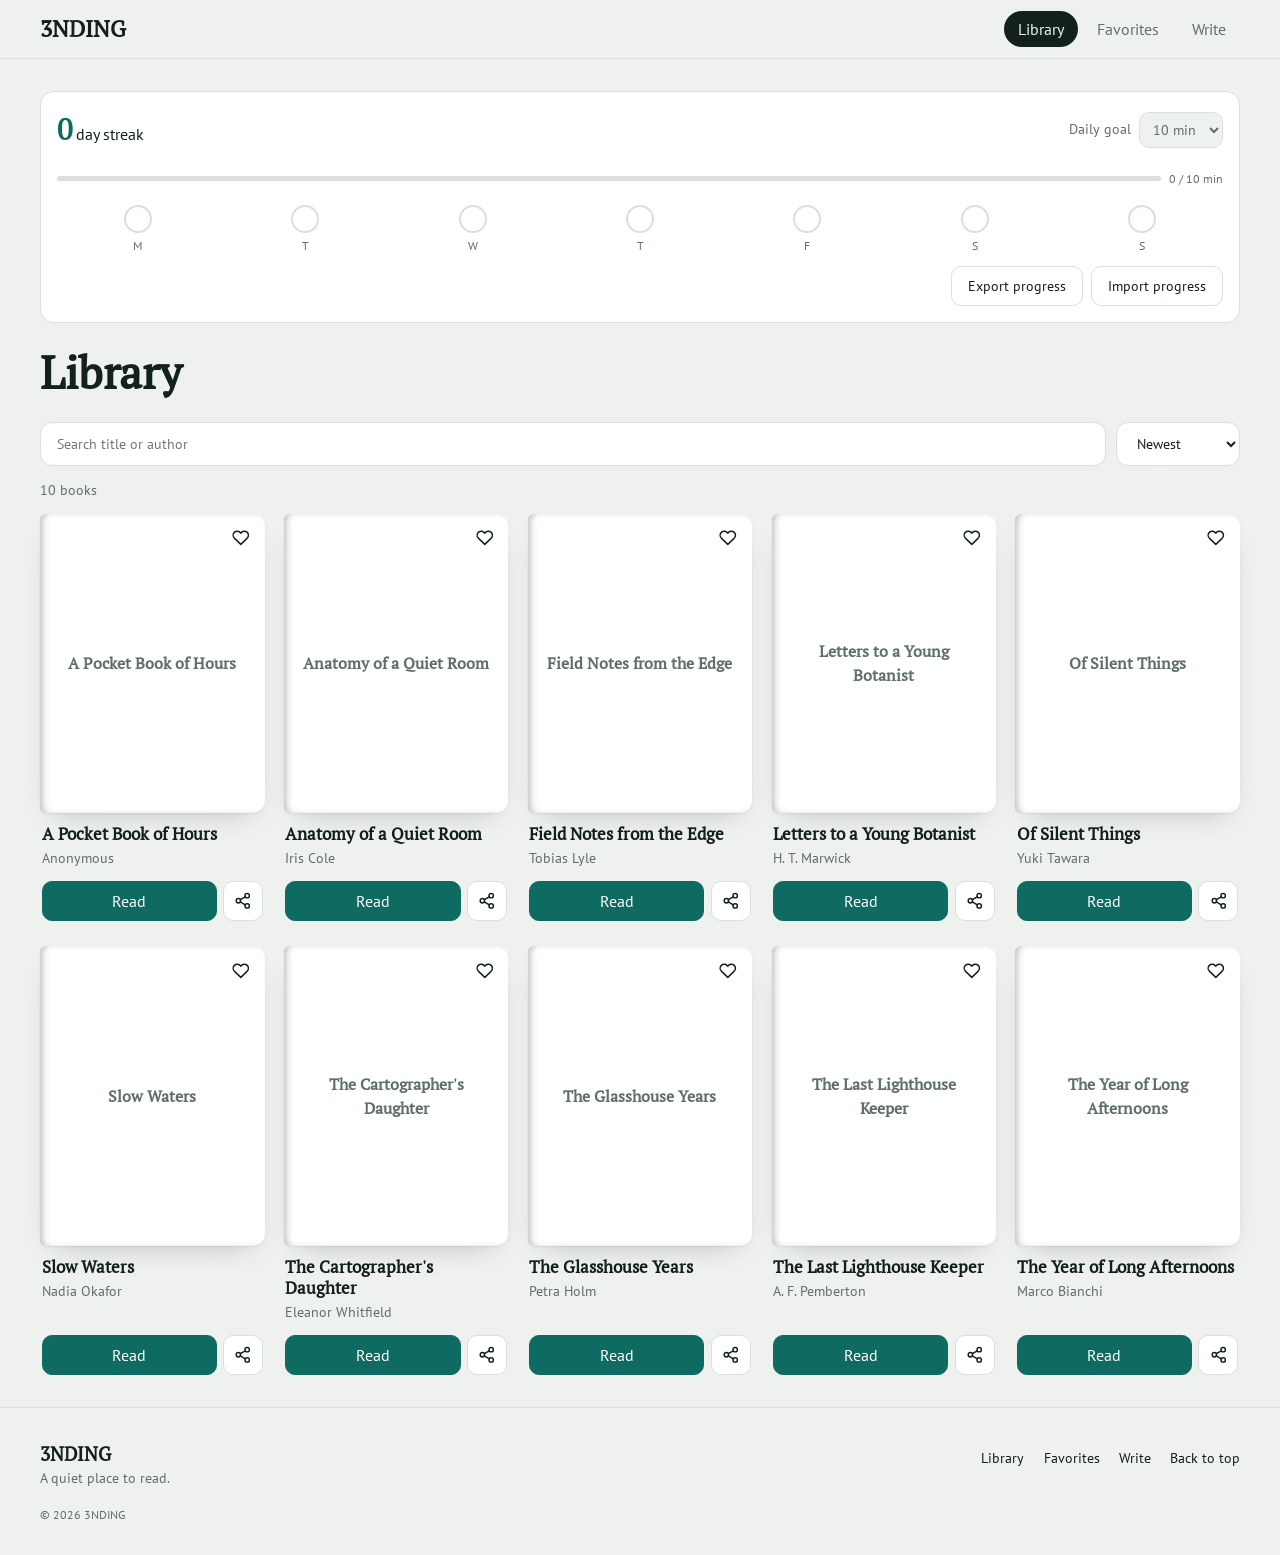
==== index.html @ 17c0cea6 "Some fixes" ====
<!doctype html>
<html lang="en">
  <head>
    <meta charset="utf-8" />
    <meta name="viewport" content="width=device-width,initial-scale=1" />
    <meta name="robots" content="index,follow" />
    <title>3NDING – Library</title>
    <link rel="apple-touch-icon" sizes="180x180" href="apple-touch-icon.png" />
    <link rel="icon" type="image/png" sizes="32x32" href="favicon-32x32.png" />
    <link rel="icon" type="image/png" sizes="16x16" href="favicon-16x16.png" />
    <link rel="modulepreload" href="js/home.js" />
    <link rel="modulepreload" href="js/app.js" />
    <link rel="modulepreload" href="js/dashboard.js" />
    <link rel="modulepreload" href="js/stats.js" />
    <link rel="modulepreload" href="js/data.js" />

    <link
      rel="preload"
      href="fonts/sans.woff2"
      as="font"
      type="font/woff2"
      crossorigin
    />
    <link
      rel="preload"
      href="fonts/serif.woff2"
      as="font"
      type="font/woff2"
      crossorigin
    />
    <link rel="stylesheet" href="css/styles.css" />
    <noscript
      ><style>
        .sk,
        .stats:empty {
          display: none;
        }
      </style></noscript
    >
  </head>
  <body id="top">
    <header class="top">
      <div class="wrap">
        <a class="brand" href="index.html">3NDING</a>
        <nav aria-label="Main">
          <a href="index.html" aria-current="page">Library</a
          ><a href="favorites.html">Favorites</a><a href="create.html">Write</a>
        </nav>
      </div>
    </header>
    <main class="wrap">
      <section
        class="stats"
        id="stats"
        aria-label="Reading goal and backup"
      ></section>
      <noscript
        ><p class="muted">The library needs JavaScript to load.</p></noscript
      >
      <section id="recent" hidden>
        <h2>Continue reading</h2>
        <div class="recent-grid" id="recentList"></div>
        <div class="more">
          <button
            class="btn"
            id="recentMore"
            aria-expanded="false"
            aria-controls="recentList"
            hidden
          >
            Show all
          </button>
        </div>
      </section>
      <section>
        <h1>Library</h1>
        <div class="tools">
          <input
            id="q"
            type="search"
            placeholder="Search title or author"
            aria-label="Search books"
          />
          <select id="sort" aria-label="Sort books">
            <option value="new">Newest</option>
            <option value="old">Oldest</option>
            <option value="ta">Title A–Z</option>
            <option value="tz">Title Z–A</option>
            <option value="aa">Author A–Z</option>
            <option value="az">Author Z–A</option>
          </select>
        </div>
        <p class="count" id="count" aria-live="polite">Loading library…</p>
        <div class="grid" id="grid" aria-busy="true">
          <div class="card sk" aria-hidden="true">
            <div class="cover"></div>
            <i></i><i></i>
          </div>
          <div class="card sk" aria-hidden="true">
            <div class="cover"></div>
            <i></i><i></i>
          </div>
          <div class="card sk" aria-hidden="true">
            <div class="cover"></div>
            <i></i><i></i>
          </div>
          <div class="card sk" aria-hidden="true">
            <div class="cover"></div>
            <i></i><i></i>
          </div>
          <div class="card sk" aria-hidden="true">
            <div class="cover"></div>
            <i></i><i></i>
          </div>
          <div class="card sk" aria-hidden="true">
            <div class="cover"></div>
            <i></i><i></i>
          </div>
          <div class="card sk" aria-hidden="true">
            <div class="cover"></div>
            <i></i><i></i>
          </div>
          <div class="card sk" aria-hidden="true">
            <div class="cover"></div>
            <i></i><i></i>
          </div>
          <div class="card sk" aria-hidden="true">
            <div class="cover"></div>
            <i></i><i></i>
          </div>
          <div class="card sk" aria-hidden="true">
            <div class="cover"></div>
            <i></i><i></i>
          </div>
          <div class="card sk" aria-hidden="true">
            <div class="cover"></div>
            <i></i><i></i>
          </div>
          <div class="card sk" aria-hidden="true">
            <div class="cover"></div>
            <i></i><i></i>
          </div>
        </div>
        <nav class="pager" id="pager" aria-label="Pagination"></nav>
      </section>
    </main>
    <footer class="foot">
      <div class="wrap">
        <div>
          <a class="brand" href="index.html">3NDING</a>
          <p>A quiet place to read.</p>
        </div>
        <nav aria-label="Footer">
          <a href="index.html">Library</a><a href="favorites.html">Favorites</a
          ><a href="create.html">Write</a><a href="#top">Back to top</a>
        </nav>
        <small>© <span id="year">2026</span> 3NDING</small>
      </div>
    </footer>
    <div class="toast" id="toast" role="status"></div>
    <script type="module" src="js/home.js"></script>
  </body>
</html>
---- css/styles.css ----
@font-face {
  font-family: "For Sans";
  src: url(../fonts/sans.woff2) format("woff2");
  font-display: swap;
}
@font-face {
  font-family: "For Serif";
  src: url(../fonts/serif.woff2) format("woff2");
  font-display: swap;
}
@font-face {
  font-family: "For Mono";
  src: url(../fonts/mono.woff2) format("woff2");
  font-display: swap;
}
:root {
  color-scheme: light;
  --bg: #eef1ee;
  --surface: #fff;
  --text: #12201e;
  --muted: #5f6f6c;
  --line: #d9e0dc;
  --accent: #0f6b61;
  --accent-secondary: #b7791f;
  --danger: #c0392b;
  --on-accent: #fff;
  --shadow: 0 1px 2px #0001, 0 12px 28px -16px #0004;
  --sk: color-mix(in srgb, var(--text) 11%, var(--bg));
  --sk-hi: color-mix(in srgb, var(--text) 19%, var(--bg));
  --ui: "For Sans", system-ui, sans-serif;
  --serif: "For Serif", Georgia, serif;
  --font: var(--serif);
  --size: 19px;
  --align: left;
}
html[data-theme="paper"] {
  --bg: #fbfbf8;
  --surface: #f0f0ea;
  --text: #222;
  --muted: #6b6b66;
  --line: #dedcd4;
  --accent: #0f6b61;
  --on-accent: #fff;
}
html[data-theme="sepia"] {
  --bg: #f3e9d2;
  --surface: #eadcc0;
  --text: #4a3a28;
  --muted: #7d6a52;
  --line: #d8c7a5;
  --accent: #8a5a1f;
  --on-accent: #fff;
}
html[data-theme="dark"] {
  color-scheme: dark;
  --bg: #1c2220;
  --surface: #262e2c;
  --text: #d4dbd9;
  --muted: #8d9a97;
  --line: #364240;
  --accent: #5fd3c0;
  --accent-secondary: #e5b454;
  --on-accent: #06201b;
}
html[data-theme="oled"] {
  color-scheme: dark;
  --bg: #000;
  --surface: #111;
  --text: #bfc7c5;
  --muted: #7a8683;
  --line: #222;
  --accent: #5fd3c0;
  --on-accent: #000;
}
* {
  box-sizing: border-box;
  margin: 0;
}
html {
  -webkit-text-size-adjust: 100%;
}
body {
  font-family: var(--ui);
  background: var(--bg);
  color: var(--text);
  line-height: 1.5;
  overflow-x: hidden;
  display: flex;
  flex-direction: column;
  -webkit-tap-highlight-color: transparent;
}
main {
  flex: 1;
}
a {
  color: inherit;
  text-decoration: none;
}
img {
  display: block;
  max-width: 100%;
}
button,
select,
input {
  font: inherit;
  color: inherit;
  touch-action: manipulation;
}
:focus-visible {
  outline: 2px solid var(--accent);
  outline-offset: 2px;
}
.wrap {
  width: min(1200px, 100% - 2rem);
  margin-inline: auto;
}
.ico {
  width: 1.1em;
  height: 1.1em;
  flex: none;
}
h1,
h2 {
  font-family: var(--serif);
  font-weight: 600;
  letter-spacing: -0.01em;
}
h1 {
  font-size: clamp(1.9rem, 5vw, 2.8rem);
  margin: 1rem 0 1rem;
  scroll-margin-top: 70px;
}
h2 {
  font-size: 1.4rem;
  margin: 2rem 0 0.75rem;
}
.muted {
  color: var(--muted);
}
.top {
  position: sticky;
  top: 0;
  z-index: 10;
  background: color-mix(in srgb, var(--bg) 88%, transparent);
  backdrop-filter: blur(12px);
  border-bottom: 1px solid var(--line);
}
.top .wrap {
  display: flex;
  align-items: center;
  justify-content: space-between;
  gap: 1rem;
  height: 58px;
}
.brand {
  font-family: var(--serif);
  font-size: 1.45rem;
  font-weight: 700;
}
nav:not(.pager) {
  display: flex;
  gap: 0.25rem;
}
nav:not(.pager) a {
  padding: 0.4rem 0.9rem;
  border-radius: 99px;
  color: var(--muted);
  font-weight: 500;
}
nav a[aria-current] {
  background: var(--text);
  color: var(--bg);
}
.tools {
  display: flex;
  gap: 0.6rem;
}
.tools input,
.tools select {
  height: 44px;
  padding: 0 1rem;
  border: 1px solid var(--line);
  border-radius: 12px;
  background: var(--surface);
  font-size: 0.85rem;
}
.tools input {
  flex: 1 1 0;
  min-width: 0;
}
.tools select {
  flex: none;
  max-width: 45%;
}
.count {
  color: var(--muted);
  margin: 0.8rem 0;
  font-size: 0.9rem;
}
.grid {
  display: grid;
  grid-template-columns: repeat(auto-fill, minmax(min(100%, 150px), 1fr));
  gap: 1.4rem 1rem;
}
.card {
  display: flex;
  flex-direction: column;
  min-width: 0;
}
.cover {
  display: block;
  position: relative;
  aspect-ratio: 3/4;
  border-radius: 6px 12px 12px 6px;
  overflow: hidden;
  background: var(--surface);
  box-shadow:
    var(--shadow),
    inset 5px 0 8px -4px #0005;
  transition: transform 0.2s;
}
.cover:hover {
  transform: translateY(-4px);
}
.cover img {
  position: relative;
  width: 100%;
  height: 100%;
  object-fit: cover;
}
.cover .ph {
  position: absolute;
  inset: 0;
  display: grid;
  place-items: center;
  padding: 1rem;
  text-align: center;
  font-family: var(--serif);
  font-weight: 600;
  color: var(--muted);
}
.cover.nocover img {
  display: none;
}
.cover.loaded .ph {
  display: none;
}
.badge {
  position: absolute;
  top: 0.5rem;
  left: 0.5rem;
  background: var(--accent);
  color: var(--on-accent);
  font-size: 0.75rem;
  font-weight: 600;
  padding: 0.15rem 0.6rem;
  border-radius: 99px;
}
.meta {
  padding: 0.7rem 0.1rem 0;
  display: flex;
  flex-direction: column;
  gap: 0.15rem;
  flex: 1;
}
.t {
  font-family: var(--serif);
  font-size: 1.05rem;
  font-weight: 600;
  line-height: 1.25;
  display: -webkit-box;
  -webkit-line-clamp: 2;
  line-clamp: 2;
  -webkit-box-orient: vertical;
  overflow: hidden;
}
.a {
  color: var(--muted);
  font-size: 0.88rem;
  white-space: nowrap;
  overflow: hidden;
  text-overflow: ellipsis;
}
.prog {
  display: flex;
  align-items: center;
  gap: 0.5rem;
  font-size: 0.78rem;
  color: var(--muted);
  margin: 0.4rem 0;
}
.prog b {
  flex: 1;
  height: 5px;
  background: var(--line);
  border-radius: 9px;
  overflow: hidden;
}
.prog i {
  display: block;
  height: 100%;
  background: var(--accent);
  border-radius: 9px;
}
.acts {
  display: flex;
  flex-wrap: wrap;
  gap: 0.4rem;
  margin-top: auto;
  padding-top: 0.6rem;
}
.acts .icon-btn {
  flex: 1 1 0;
  min-width: 40px;
}
.btn,
.icon-btn {
  display: inline-flex;
  align-items: center;
  justify-content: center;
  gap: 0.4rem;
  height: 40px;
  padding: 0 1rem;
  border: 1px solid var(--line);
  background: var(--surface);
  border-radius: 10px;
  cursor: pointer;
  font-weight: 500;
  white-space: nowrap;
}
.btn:hover,
.icon-btn:hover {
  border-color: var(--accent);
}
.btn:disabled {
  opacity: 0.4;
  cursor: default;
}
.btn.primary {
  background: var(--accent);
  border-color: var(--accent);
  color: var(--on-accent);
}
.icon-btn {
  padding: 0;
}
.top .icon-btn {
  width: 40px;
  flex: none;
}
.icon-btn[aria-pressed="true"] {
  color: var(--accent);
}
.icon-btn[aria-pressed="true"] .ico {
  fill: currentColor;
}
.pager {
  display: flex;
  justify-content: center;
  flex-wrap: wrap;
  gap: 0.4rem;
  margin: 1rem 0;
}
.pager .btn {
  min-width: 40px;
  padding: 0 0.7rem;
}
.pager [aria-current] {
  background: var(--text);
  color: var(--bg);
}
.tabs {
  display: flex;
  gap: 0.4rem;
  margin-bottom: 1.5rem;
  overflow-x: auto;
}
.tabs button {
  flex: none;
  height: 36px;
  padding: 0 1rem;
  border-radius: 99px;
  border: 1px solid var(--line);
  background: none;
  cursor: pointer;
}
.tabs [aria-pressed="true"] {
  background: var(--text);
  color: var(--bg);
}
.more {
  display: flex;
  justify-content: center;
  margin: 1rem 0;
}
.empty {
  grid-column: 1/-1;
  text-align: center;
  padding-bottom: 4rem;
  color: var(--muted);
  display: grid;
  gap: 1rem;
  justify-items: center;
}
.empty[hidden],
.more [hidden] {
  display: none;
}
.foot {
  border-top: 1px solid var(--line);
  padding: 2rem 0;
  color: var(--muted);
  font-size: 0.88rem;
}
.foot .wrap {
  display: grid;
  gap: 1rem;
}
.foot .brand {
  color: var(--text);
  font-size: 1.2rem;
}
.foot p {
  max-width: 46ch;
}
.foot nav {
  flex-wrap: wrap;
  gap: 0.2rem 1.2rem;
}
.foot nav a {
  padding: 0.5rem 0;
  color: var(--text);
}
.foot nav a:hover {
  color: var(--accent);
}
.toast {
  position: fixed;
  left: 50%;
  bottom: calc(1.5rem + env(safe-area-inset-bottom, 0px));
  transform: translate(-50%, calc(100% + 3rem));
  opacity: 0;
  background: var(--text);
  color: var(--bg);
  padding: 0.6rem 1.1rem;
  border-radius: 10px;
  transition:
    transform 0.25s,
    opacity 0.25s;
  z-index: 30;
  max-width: 90vw;
  pointer-events: none;
  text-align: center;
}
.toast.on {
  transform: translate(-50%, 0);
  opacity: 1;
}
.bar {
  gap: 0.5rem !important;
}
.bt {
  flex: 1;
  min-width: 0;
  display: flex;
  flex-direction: column;
}
.bt strong {
  white-space: nowrap;
  overflow: hidden;
  text-overflow: ellipsis;
  font-size: 0.95rem;
}
.bt select {
  background: none;
  border: 0;
  color: var(--muted);
  font-size: 0.82rem;
  max-width: 100%;
  padding: 0;
  cursor: pointer;
  text-overflow: ellipsis;
}
.bar .icon-btn {
  font-weight: 600;
}
.bar-progress {
  height: 3px;
  background: var(--line);
}
.bar-progress i {
  display: block;
  height: 100%;
  width: 0;
  background: var(--accent);
}
.page {
  max-width: 65ch;
  margin: 0 auto;
  padding: 2.5rem 1.5rem 1rem;
  font-family: var(--font);
  font-size: var(--size);
  text-align: var(--align);
  hyphens: auto;
  overflow-wrap: break-word;
  line-height: var(--lh, 1.75);
}
.page h2 {
  font-size: 1.7em;
  margin: 0 0 1.5rem;
  text-align: left;
  line-height: 1.2;
}
.page p {
  margin-bottom: 1.1em;
}
.page .speaking {
  background: color-mix(in srgb, var(--accent) 14%, transparent);
  box-shadow: 0 0 0 0.35em color-mix(in srgb, var(--accent) 14%, transparent);
  border-radius: 6px;
}
.page mark {
  background: color-mix(in srgb, var(--accent) 28%, transparent);
  color: inherit;
  border-radius: 3px;
  padding: 0 0.1em;
}
.chnav {
  max-width: 65ch;
  font-family: var(--font);
  font-size: var(--size);
  display: flex;
  gap: 0.6rem;
  padding-bottom: 2.5rem;
}
.chnav .btn {
  flex: 1;
  font-family: var(--ui);
  font-size: 1rem;
}
.panel {
  position: fixed;
  top: 64px;
  right: 1rem;
  z-index: 20;
  width: min(330px, 100% - 2rem);
  max-height: calc(100dvh - 80px);
  overflow: auto;
  background: var(--surface);
  border: 1px solid var(--line);
  border-radius: 16px;
  padding: 1rem;
  box-shadow: 0 20px 50px -20px #0007;
  display: grid;
  gap: 1rem;
}
.panel[hidden] {
  display: none;
}
.panel label,
.panel .fld {
  display: grid;
  gap: 0.4rem;
  font-size: 0.85rem;
  color: var(--muted);
}
.panel .row {
  display: flex;
  justify-content: space-between;
}
.panel input[type="range"] {
  accent-color: var(--accent);
  width: 100%;
  height: 28px;
}
.seg {
  display: grid;
  grid-auto-flow: column;
  grid-auto-columns: 1fr;
  gap: 0.3rem;
}
.seg button {
  height: 40px;
  border: 1px solid var(--line);
  border-radius: 8px;
  background: var(--bg);
  cursor: pointer;
  font-size: 0.85rem;
}
.seg [aria-pressed="true"] {
  border-color: var(--accent);
  outline: 1px solid var(--accent);
  color: var(--accent);
}
[hidden] {
  display: none !important;
}
.cw {
  position: relative;
}
.cw .prog {
  position: absolute;
  left: 0;
  right: 0;
  bottom: 0;
  margin: 0;
  padding: 1.6rem 0.6rem 0.5rem;
  gap: 0.4rem;
  border-radius: 0 0 12px 6px;
  background: linear-gradient(to top, #000c, #0000);
  color: #fff;
  font-weight: 600;
  pointer-events: none;
}
.cw .prog b {
  background: #fff5;
  height: 4px;
}
.cw .prog i {
  background: #fff;
}
.cw .fav {
  position: absolute;
  top: 0.45rem;
  right: 0.45rem;
  width: 34px;
  height: 34px;
  border-radius: 99px;
  border-color: transparent;
  background: color-mix(in srgb, var(--surface) 88%, transparent);
  backdrop-filter: blur(6px);
}
.acts .primary {
  flex: 1 1 0;
  min-width: 0;
}
.acts .icon-btn {
  flex: none;
  width: 40px;
  min-width: 0;
}
.card.managed .acts .primary {
  flex-basis: 100%;
}
.card.managed .acts .icon-btn {
  flex: 1 1 0;
  width: auto;
}
.sk .cover {
  box-shadow: none;
}
.sk i,
.skl i {
  display: block;
  height: 0.8rem;
  margin-top: 0.6rem;
  border-radius: 6px;
}
.sk i:last-child {
  width: 60%;
}
.skl i {
  height: 1rem;
  margin-top: 1rem;
}
.skl i:nth-child(4n + 1) {
  width: 70%;
  margin-bottom: 1.4rem;
}
.skl i.h {
  width: 55%;
  height: 1.8rem;
  margin: 0 0 1.8rem;
}
.sk .cover,
.sk i,
.skl i {
  background-color: var(--sk);
  background-image: linear-gradient(
    90deg,
    transparent 25%,
    var(--sk-hi) 37%,
    transparent 63%
  );
  background-size: 400% 100%;
  animation: shimmer 1.4s ease infinite;
}
.card:not(.sk) .cover:not(.loaded):not(.nocover)::after {
  content: "";
  position: absolute;
  inset: 0;
  background: linear-gradient(
    90deg,
    transparent 25%,
    color-mix(in srgb, var(--text) 10%, transparent) 37%,
    transparent 63%
  );
  background-size: 400% 100%;
  animation: shimmer 1.4s ease infinite;
  pointer-events: none;
}
@keyframes shimmer {
  from {
    background-position: 100% 50%;
  }
  to {
    background-position: 0 50%;
  }
}
.recent-grid {
  display: grid;
  grid-template-columns: 1fr;
  gap: 0.8rem;
}
.card.row {
  display: grid;
  grid-template-columns: 88px minmax(0, 1fr);
  gap: 0.9rem;
  align-items: start;
  padding: 0.7rem;
  background: var(--surface);
  border: 1px solid var(--line);
  border-radius: 14px;
}
.card.row .cover:hover {
  transform: none;
}
.card.row .meta {
  padding: 0;
  height: 100%;
}
.card.row .t {
  font-size: 1rem;
}
.card.row .acts {
  padding-top: 0.5rem;
}
.card.row .cw .fav {
  width: 28px;
  height: 28px;
  top: 0.3rem;
  right: 0.3rem;
}
.card.row .cw .fav .ico {
  width: 0.95em;
  height: 0.95em;
}

#hlbar {
  position: fixed;
  left: 50%;
  bottom: calc(4.5rem + env(safe-area-inset-bottom, 0px));
  transform: translateX(-50%);
  z-index: 25;
  display: flex;
  gap: 0.5rem;
  padding: 0.5rem;
  background: var(--surface);
  border: 1px solid var(--line);
  border-radius: 14px;
  box-shadow: var(--shadow);
}
#hl,
#fv {
  width: min(560px, 100% - 2rem);
  max-height: 80dvh;
  padding: 0;
  border: none;
  border-right: 1px solid var(--line);
  border-bottom: 1px solid var(--line);
  border-bottom-right-radius: 14px;
  background: var(--surface);
  color: var(--text);
}
#hl::backdrop,
#fv::backdrop {
  background: #0008;
}
#fv h2 {
  margin: 0;
  font-size: 1.25rem;
}
.hl-in {
  padding: 1rem;
  display: grid;
  gap: 1rem;
}
.hl-head {
  display: flex;
  justify-content: space-between;
  align-items: center;
}
#hlList {
  list-style: none;
  padding: 0;
  display: grid;
  gap: 1rem;
}
#hlList li {
  display: grid;
  gap: 0.4rem;
  padding-bottom: 1rem;
  border-bottom: 1px solid var(--line);
}
#hlList li:last-child {
  border-bottom: 0;
  padding-bottom: 0;
}
#hlList blockquote {
  font-family: var(--serif);
  font-size: 1.05rem;
  border-left: 3px solid var(--accent);
  padding-left: 0.8rem;
}
#hlList small {
  color: var(--muted);
}
.hl-act {
  display: flex;
  flex-wrap: wrap;
  gap: 0.4rem;
}

.stats {
  display: grid;
  gap: 0.7rem;
  margin: 2rem 0 0.5rem;
  padding: 1rem;
  background: var(--surface);
  border: 1px solid var(--line);
  border-radius: 14px;
}
.stats:empty {
  min-height: 13.5rem;
  background-color: var(--surface);
  background-image: linear-gradient(
    90deg,
    transparent 25%,
    var(--sk-hi) 37%,
    transparent 63%
  );
  background-size: 400% 100%;
  animation: shimmer 1.4s ease infinite;
}
.st-top {
  display: flex;
  justify-content: space-between;
  align-items: center;
  gap: 1rem;
}
.st-n {
  font-family: var(--serif);
  font-size: 1.8rem;
  color: var(--accent);
}
.st-goal {
  display: flex;
  align-items: center;
  gap: 0.5rem;
  color: var(--muted);
  font-size: 0.85rem;
}
.st-goal select {
  height: 36px;
  padding: 0 0.6rem;
  border: 1px solid var(--line);
  border-radius: 10px;
  background: var(--bg);
}
.st-week {
  display: flex;
  gap: 0.4rem;
}
.st-week span {
  flex: 1;
  display: grid;
  justify-items: center;
  gap: 0.25rem;
  font-size: 0.75rem;
  color: var(--muted);
}
.st-week i {
  width: 100%;
  max-width: 28px;
  aspect-ratio: 1;
  border-radius: 50%;
  border: 2px solid var(--line);
}
.st-week .some i {
  border-color: var(--accent-secondary);
}
.st-week .met i {
  border-color: var(--accent);
}
.st-week .miss i {
  border-color: var(--danger);
}
.st-data {
  font-size: 0.85rem;
  display: flex;
  gap: 0.5rem;
  flex-wrap: wrap;
  justify-content: end;
}

@media (prefers-color-scheme: dark) {
  :root:not(.reader) {
    color-scheme: dark;
    --bg: #0e1514;
    --surface: #172120;
    --text: #e8f0ee;
    --muted: #8fa29e;
    --line: #26332f;
    --accent: #5fd3c0;
    --on-accent: #06201b;
    --danger: #ff8f7e;
  }
}

@media (prefers-reduced-motion: reduce) {
  * {
    transition: none !important;
    scroll-behavior: auto !important;
  }
  .stats:empty,
  .sk .cover,
  .sk i,
  .skl i,
  .card:not(.sk) .cover:not(.loaded):not(.nocover)::after {
    animation: none;
  }
}

@media (max-width: 520px) {
  .top .wrap {
    gap: 0.6rem;
  }
  .brand {
    font-size: 1.3rem;
  }
  nav:not(.pager) a {
    padding: 0.4rem 0.75rem;
  }
  .tools select {
    max-width: 42%;
  }
  .panel {
    left: 1rem;
    width: auto;
  }
  #fs {
    display: none;
  }
  .stats {
    margin: 1rem 0;
  }
  .st-data {
    justify-content: center;
  }
  .toast {
    width: auto;
  }
  .foot nav {
    gap: 0.2rem 0.8rem;
  }
  #fv .hl-in {
    text-align: center;
  }
  #fv .hl-act {
    display: grid;
    width: 100%;
    gap: 0.6rem;
  }
  nav:not(.pager) a {
    padding: 0.4rem 0.6rem;
  }
  .ed-main {
    padding: 0.9rem;
  }
  .ed-end {
    width: 100%;
    justify-content: space-between;
    margin-left: 0;
  }
}

@media (min-width: 520px) {
  .chnav {
    justify-content: space-between;
    padding: 0 1.5rem 2.5rem;
  }
  .chnav .btn {
    flex: none;
    min-width: 120px;
  }
}

@media (min-width: 700px) {
  .foot .wrap {
    grid-template-columns: 1fr auto;
    align-items: start;
  }
  .foot small {
    grid-column: 1/-1;
  }
  .recent-grid {
    grid-template-columns: repeat(2, minmax(0, 1fr));
  }
  .grid {
    grid-template-columns: repeat(auto-fill, minmax(190px, 1fr));
    gap: 1.6rem 1.2rem;
  }
}

@media (min-width: 860px) {
  .ed {
    grid-template-columns: 290px minmax(0, 1fr);
  }
  .ed-side {
    position: sticky;
    top: 74px;
    max-height: calc(100dvh - 90px);
    overflow: auto;
  }
  .ed-main {
    padding: 1.4rem 1.75rem;
  }
  .ed-chs > summary {
    pointer-events: none;
    cursor: default;
  }
  .ed-chs > summary::after {
    display: none;
  }
}

@media (min-width: 1000px) {
  .recent-grid {
    grid-template-columns: repeat(3, minmax(0, 1fr));
  }
}

/* Write / editor */
.lead {
  max-width: 60ch;
  color: var(--muted);
  margin-bottom: 1.2rem;
}
.sr {
  position: absolute;
  width: 1px;
  height: 1px;
  overflow: hidden;
  clip: rect(0 0 0 0);
  white-space: nowrap;
}

/* top toolbar */
.ed-top {
  display: flex;
  flex-wrap: wrap;
  align-items: center;
  gap: 0.6rem;
  margin-bottom: 1rem;
}
.ed-nb {
  flex: 1 1 0;
  min-width: 0;
}
.ed-top .ed-acts {
  flex-wrap: nowrap;
}
.ed-end {
  display: flex;
  align-items: center;
  gap: 0.8rem;
  margin-left: auto;
}
.ed-state {
  font-size: 0.82rem;
  color: var(--muted);
  white-space: nowrap;
}
.ed-state[data-s="error"] {
  color: var(--danger);
}

/* layout */
.ed {
  display: grid;
  gap: 1rem;
  align-items: start;
  margin-bottom: 2rem;
}
.ed-side,
.ed-main {
  display: grid;
  gap: 0.5rem;
  padding: 1rem;
  background: var(--surface);
  border: 1px solid var(--line);
  border-radius: 14px;
  min-width: 0;
}
.ed-main {
  gap: 0.8rem;
}
.ed-fields {
  display: grid;
  gap: 0.7rem;
}
.fld-row {
  display: grid;
  gap: 0.35rem;
  font-size: 0.85rem;
  color: var(--muted);
}
.in {
  width: 100%;
  height: 40px;
  padding: 0 0.8rem;
  border: 1px solid var(--line);
  border-radius: 10px;
  background: var(--bg);
  color: var(--text);
}
.in:focus {
  border-color: var(--accent);
}
.ed-acts {
  display: flex;
  flex-wrap: wrap;
  gap: 0.5rem;
}

/* collapsible sidebar sections */
.ed-det > summary {
  display: flex;
  align-items: center;
  justify-content: space-between;
  gap: 0.6rem;
  min-height: 40px;
  cursor: pointer;
  list-style: none;
  font-weight: 600;
  font-size: 0.95rem;
}
.ed-det > summary::-webkit-details-marker {
  display: none;
}
.ed-det > summary > span {
  flex: none;
}
.ed-det > summary small {
  flex: 1;
  min-width: 0;
  text-align: right;
  color: var(--muted);
  font-weight: 400;
  font-size: 0.8rem;
  overflow: hidden;
  text-overflow: ellipsis;
  white-space: nowrap;
}
.ed-det > summary::after {
  content: "";
  flex: none;
  width: 0.45rem;
  height: 0.45rem;
  margin: -0.2rem 0.2rem 0 0;
  border-right: 2px solid var(--muted);
  border-bottom: 2px solid var(--muted);
  transform: rotate(45deg);
  transition: transform 0.2s;
}
.ed-det[open] > summary::after {
  margin-top: 0.2rem;
  transform: rotate(-135deg);
}
.ed-det[open] > summary {
  margin-bottom: 0.6rem;
}
.ed-det + .ed-det {
  border-top: 1px solid var(--line);
  padding-top: 0.5rem;
}

/* chapter list */
.chl {
  list-style: none;
  padding: 0;
  position: relative;
  display: grid;
  gap: 0.2rem;
  max-height: min(46dvh, 360px);
  overflow: auto;
  overscroll-behavior: contain;
}
.chl li {
  display: flex;
  align-items: center;
  border: 1px solid transparent;
  border-radius: 10px;
}
.chl li:hover {
  background: var(--bg);
}
.chl li.on {
  background: var(--bg);
  border-color: var(--accent);
}
.chl .go {
  flex: 1;
  min-width: 0;
  min-height: 40px;
  display: flex;
  align-items: center;
  justify-content: space-between;
  gap: 0.5rem;
  padding: 0.4rem 0.6rem;
  border: 0;
  background: none;
  cursor: pointer;
  text-align: left;
  color: var(--text);
}
.chl .go span {
  min-width: 0;
  overflow: hidden;
  text-overflow: ellipsis;
  white-space: nowrap;
}
.chl .go small {
  flex: none;
  color: var(--muted);
  font-size: 0.75rem;
}
.chl .mv {
  display: none;
  flex: none;
  width: 32px;
  height: 32px;
  align-items: center;
  justify-content: center;
  border: 0;
  border-radius: 8px;
  background: none;
  color: var(--muted);
  cursor: pointer;
}
.chl li.on .mv,
.chl li:focus-within .mv {
  display: inline-flex;
}
.chl li.on .go {
  padding-right: 0.2rem;
}
.chl .mv:hover:not(:disabled) {
  color: var(--accent);
  background: var(--surface);
}
.chl .mv[data-a="del"]:hover:not(:disabled) {
  color: var(--danger);
}
.chl .mv:disabled {
  opacity: 0.3;
  cursor: default;
}

/* writing surface */
.ed-title {
  height: auto;
  padding: 0.35rem 0;
  border: 0;
  border-bottom: 1px solid var(--line);
  border-radius: 0;
  background: transparent;
  font-family: var(--serif);
  font-size: clamp(1.4rem, 4vw, 1.8rem);
  font-weight: 600;
}
.ed-bar {
  display: flex;
  justify-content: space-between;
  align-items: center;
  flex-wrap: wrap;
  gap: 0.5rem 1rem;
}
.ed-bar .seg {
  grid-auto-columns: auto;
}
.ed-bar .seg button {
  padding: 0 1rem;
}
.ed-meta {
  display: flex;
  flex-wrap: wrap;
  gap: 0.1rem 0.8rem;
  color: var(--muted);
  font-size: 0.82rem;
}
.ed-text,
.ed-prev {
  width: 100%;
  max-width: 70ch;
  margin-inline: auto;
  min-height: 60dvh;
}
.ed-text {
  display: block;
  height: auto;
  padding: 0.5rem 0;
  border: 0;
  border-radius: 0;
  background: transparent;
  resize: none;
  overflow: hidden;
  font-family: var(--serif);
  font-size: 1.1rem;
  line-height: 1.75;
}
.ed-prev {
  padding: 0.5rem 0;
}

/* bundle dialog */
#pub {
  width: min(520px, 100% - 2rem);
  max-height: 85dvh;
  padding: 0;
  overflow: auto;
  border: none;
  border-right: 1px solid var(--line);
  border-bottom: 1px solid var(--line);
  border-bottom-right-radius: 14px;
  background: var(--surface);
  color: var(--text);
  box-shadow: var(--shadow);
}
#pub::backdrop {
  background: #0008;
}
.pub-in {
  display: grid;
  gap: 1rem;
  padding: 1.1rem;
}
.pub-head {
  display: flex;
  align-items: center;
  justify-content: space-between;
  gap: 1rem;
}
.pub-head h2 {
  margin: 0;
  font-size: 1.25rem;
}
.chk {
  list-style: none;
  padding: 0;
  display: flex;
  gap: 1rem;
  font-size: 0.92rem;
}
.chk li {
  display: flex;
  gap: 0.5rem;
}
.chk b {
  flex: none;
  width: 1.2em;
}
.chk .ok b {
  color: var(--accent);
}
.chk .bad b {
  color: var(--danger);
}
.chk .warn {
  color: var(--muted);
}
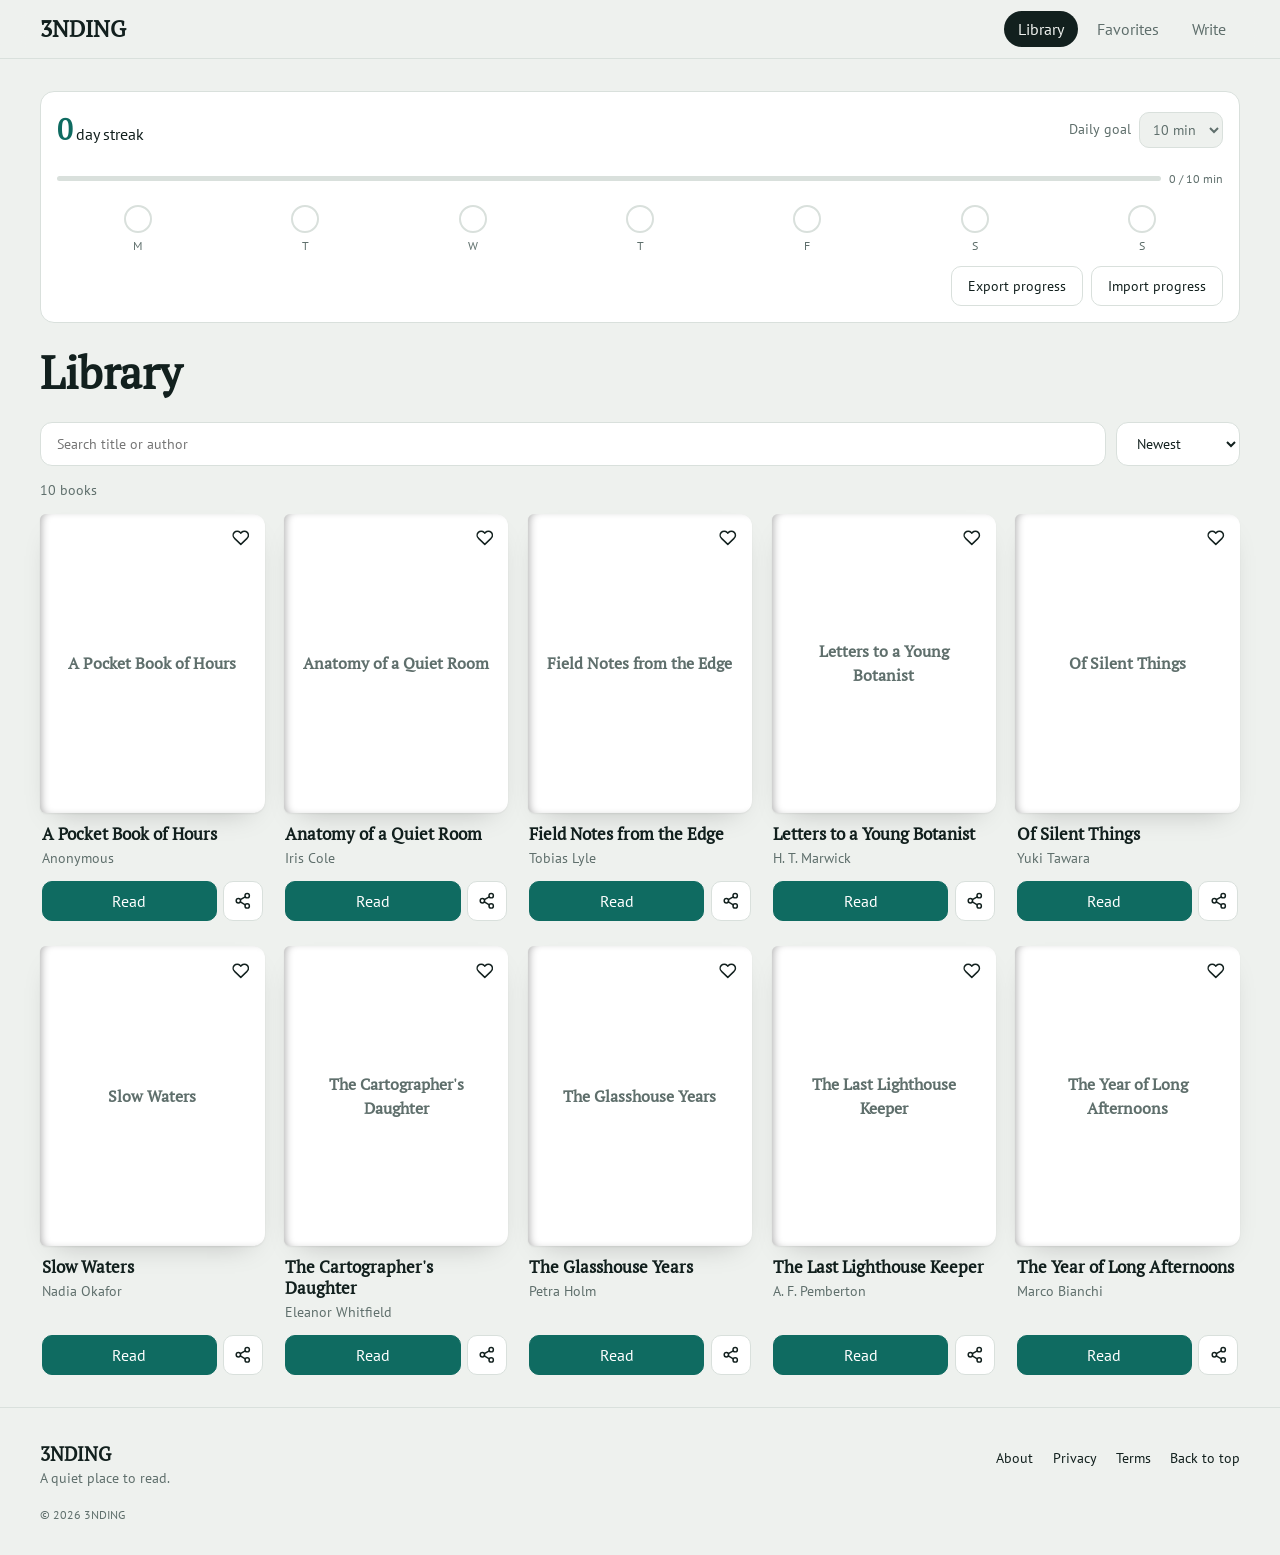
==== commit 77a6a21f: "Final -fix-pages" ====
--- a/index.html
+++ b/index.html
@@ -150,9 +150,9 @@
           <a class="brand" href="index.html">3NDING</a>
           <p>A quiet place to read.</p>
         </div>
-        <nav aria-label="Footer">
-          <a href="index.html">Library</a><a href="favorites.html">Favorites</a
-          ><a href="create.html">Write</a><a href="#top">Back to top</a>
+        <nav aria-label="Footer"><a href="pages/about.html">About</a
+          ><a href="pages/privacy.html">Privacy</a><a href="pages/terms.html">Terms</a
+          ><a href="#top">Back to top</a>
         </nav>
         <small>© <span id="year">2026</span> 3NDING</small>
       </div>
--- a/css/styles.css
+++ b/css/styles.css
@@ -962,7 +962,7 @@
     width: auto;
   }
   .foot nav {
-    gap: 0.2rem 0.8rem;
+    gap: 0.2rem 0.6rem;
   }
   #fv .hl-in {
     text-align: center;
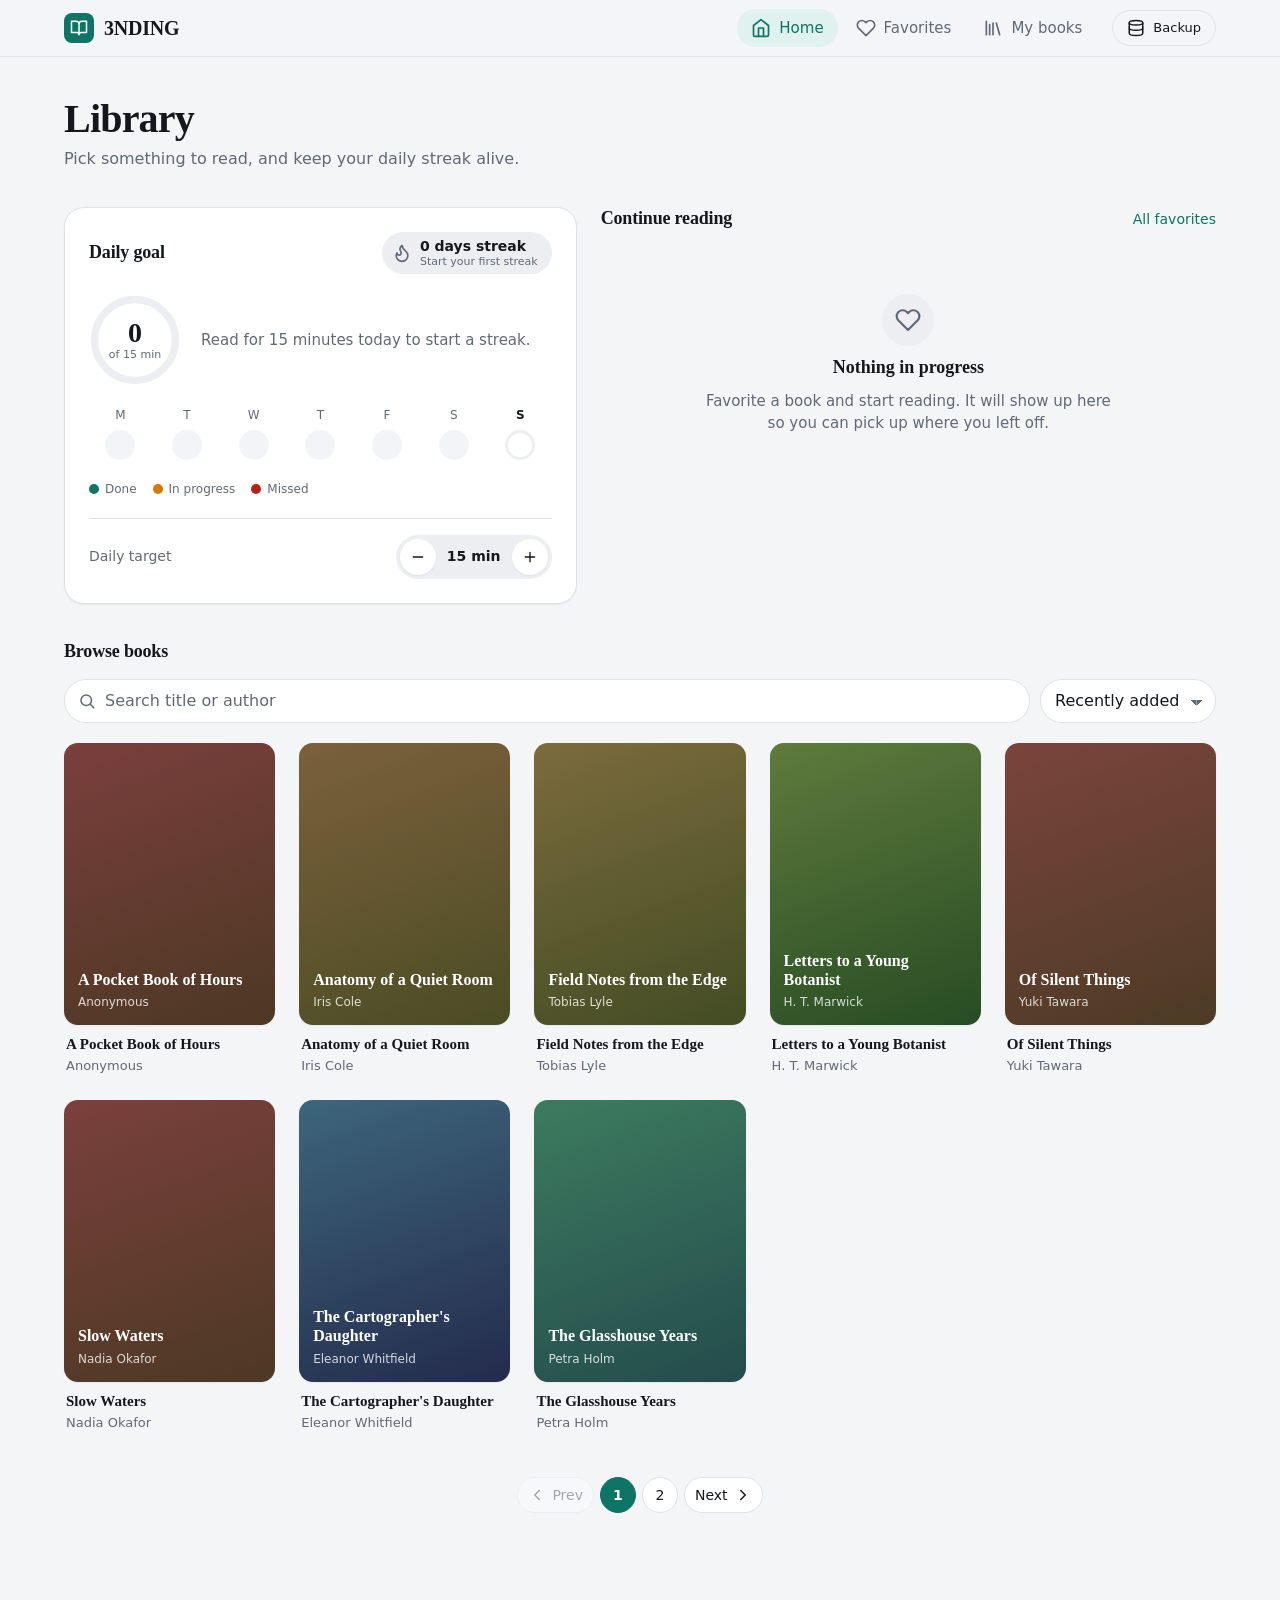
==== commit 3f9ebcee: "Initial commit" ====
--- a/index.html
+++ b/index.html
@@ -1,163 +1,41 @@
 <!doctype html>
 <html lang="en">
-  <head>
-    <meta charset="utf-8" />
-    <meta name="viewport" content="width=device-width,initial-scale=1" />
-    <meta name="robots" content="index,follow" />
-    <title>3NDING – Library</title>
-    <link rel="apple-touch-icon" sizes="180x180" href="apple-touch-icon.png" />
-    <link rel="icon" type="image/png" sizes="32x32" href="favicon-32x32.png" />
-    <link rel="icon" type="image/png" sizes="16x16" href="favicon-16x16.png" />
-    <link rel="modulepreload" href="js/home.js" />
-    <link rel="modulepreload" href="js/app.js" />
-    <link rel="modulepreload" href="js/dashboard.js" />
-    <link rel="modulepreload" href="js/stats.js" />
-    <link rel="modulepreload" href="js/data.js" />
+<head>
+  <meta charset="utf-8">
+  <meta name="viewport" content="width=device-width, initial-scale=1, viewport-fit=cover">
+  <title>3NDING</title>
+  <meta name="description" content="A private, offline-friendly EPUB reader with daily goals and streaks.">
+  <meta name="color-scheme" content="light dark">
+  <meta name="theme-color" content="#f4f5f7" media="(prefers-color-scheme: light)">
+  <meta name="theme-color" content="#101214" media="(prefers-color-scheme: dark)">
+  <link rel="icon" href="data:image/svg+xml,%3Csvg xmlns='http://www.w3.org/2000/svg' viewBox='0 0 32 32'%3E%3Crect width='32' height='32' rx='8' fill='%230e7466'/%3E%3Cpath d='M9 9h6a2 2 0 0 1 2 2v12a2 2 0 0 0-2-2H9zM23 9h-6v12a2 2 0 0 1 2-2h4z' fill='none' stroke='white' stroke-width='2' stroke-linejoin='round'/%3E%3C/svg%3E">
+  <link rel="stylesheet" href="css/tokens.css">
+  <link rel="stylesheet" href="css/base.css">
+  <link rel="stylesheet" href="css/layout.css">
+  <link rel="stylesheet" href="css/components.css">
+  <link rel="stylesheet" href="css/reader.css">
+  <script type="module" src="js/main.js"></script>
+</head>
+<body>
+  <a class="skip-link" href="#main">Skip to content</a>
 
-    <link
-      rel="preload"
-      href="fonts/sans.woff2"
-      as="font"
-      type="font/woff2"
-      crossorigin
-    />
-    <link
-      rel="preload"
-      href="fonts/serif.woff2"
-      as="font"
-      type="font/woff2"
-      crossorigin
-    />
-    <link rel="stylesheet" href="css/styles.css" />
-    <noscript
-      ><style>
-        .sk,
-        .stats:empty {
-          display: none;
-        }
-      </style></noscript
-    >
-  </head>
-  <body id="top">
-    <header class="top">
-      <div class="wrap">
-        <a class="brand" href="index.html">3NDING</a>
-        <nav aria-label="Main">
-          <a href="index.html" aria-current="page">Library</a
-          ><a href="favorites.html">Favorites</a><a href="create.html">Write</a>
-        </nav>
-      </div>
-    </header>
-    <main class="wrap">
-      <section
-        class="stats"
-        id="stats"
-        aria-label="Reading goal and backup"
-      ></section>
-      <noscript
-        ><p class="muted">The library needs JavaScript to load.</p></noscript
-      >
-      <section id="recent" hidden>
-        <h2>Continue reading</h2>
-        <div class="recent-grid" id="recentList"></div>
-        <div class="more">
-          <button
-            class="btn"
-            id="recentMore"
-            aria-expanded="false"
-            aria-controls="recentList"
-            hidden
-          >
-            Show all
-          </button>
-        </div>
-      </section>
-      <section>
-        <h1>Library</h1>
-        <div class="tools">
-          <input
-            id="q"
-            type="search"
-            placeholder="Search title or author"
-            aria-label="Search books"
-          />
-          <select id="sort" aria-label="Sort books">
-            <option value="new">Newest</option>
-            <option value="old">Oldest</option>
-            <option value="ta">Title A–Z</option>
-            <option value="tz">Title Z–A</option>
-            <option value="aa">Author A–Z</option>
-            <option value="az">Author Z–A</option>
-          </select>
-        </div>
-        <p class="count" id="count" aria-live="polite">Loading library…</p>
-        <div class="grid" id="grid" aria-busy="true">
-          <div class="card sk" aria-hidden="true">
-            <div class="cover"></div>
-            <i></i><i></i>
-          </div>
-          <div class="card sk" aria-hidden="true">
-            <div class="cover"></div>
-            <i></i><i></i>
-          </div>
-          <div class="card sk" aria-hidden="true">
-            <div class="cover"></div>
-            <i></i><i></i>
-          </div>
-          <div class="card sk" aria-hidden="true">
-            <div class="cover"></div>
-            <i></i><i></i>
-          </div>
-          <div class="card sk" aria-hidden="true">
-            <div class="cover"></div>
-            <i></i><i></i>
-          </div>
-          <div class="card sk" aria-hidden="true">
-            <div class="cover"></div>
-            <i></i><i></i>
-          </div>
-          <div class="card sk" aria-hidden="true">
-            <div class="cover"></div>
-            <i></i><i></i>
-          </div>
-          <div class="card sk" aria-hidden="true">
-            <div class="cover"></div>
-            <i></i><i></i>
-          </div>
-          <div class="card sk" aria-hidden="true">
-            <div class="cover"></div>
-            <i></i><i></i>
-          </div>
-          <div class="card sk" aria-hidden="true">
-            <div class="cover"></div>
-            <i></i><i></i>
-          </div>
-          <div class="card sk" aria-hidden="true">
-            <div class="cover"></div>
-            <i></i><i></i>
-          </div>
-          <div class="card sk" aria-hidden="true">
-            <div class="cover"></div>
-            <i></i><i></i>
-          </div>
-        </div>
-        <nav class="pager" id="pager" aria-label="Pagination"></nav>
-      </section>
-    </main>
-    <footer class="foot">
-      <div class="wrap">
-        <div>
-          <a class="brand" href="index.html">3NDING</a>
-          <p>A quiet place to read.</p>
-        </div>
-        <nav aria-label="Footer"><a href="pages/about.html">About</a
-          ><a href="pages/privacy.html">Privacy</a><a href="pages/terms.html">Terms</a
-          ><a href="#top">Back to top</a>
-        </nav>
-        <small>© <span id="year">2026</span> 3NDING</small>
-      </div>
-    </footer>
-    <div class="toast" id="toast" role="status"></div>
-    <script type="module" src="js/home.js"></script>
-  </body>
+  <header class="app-header">
+    <div class="container app-header__inner">
+      <a class="brand" href="#/" aria-label="3NDING home">
+        <span class="brand__mark" aria-hidden="true">
+          <svg width="18" height="18" viewBox="0 0 24 24" fill="none" stroke="currentColor" stroke-width="2" stroke-linejoin="round"><path d="M2 3h6a4 4 0 0 1 4 4v14a3 3 0 0 0-3-3H2zM22 3h-6a4 4 0 0 0-4 4v14a3 3 0 0 1 3-3h7z"/></svg>
+        </span>
+        3NDING
+      </a>
+      <nav class="nav" id="nav-top" aria-label="Primary"></nav>
+      <button class="btn btn--ghost btn--sm" id="data-btn" type="button"><span>Backup</span></button>
+    </div>
+  </header>
+
+  <main id="main" tabindex="-1"></main>
+  <nav class="tabbar" id="nav-tabs" aria-label="Primary"></nav>
+  <div id="toasts" aria-live="polite"></div>
+
+  <noscript><p style="padding:2rem;text-align:center">3NDING needs JavaScript to run.</p></noscript>
+</body>
 </html>
--- a/css/tokens.css
+++ b/css/tokens.css
@@ -0,0 +1,66 @@
+/* Design tokens. Components only reference these variables, never raw values. */
+:root {
+  color-scheme: light dark;
+
+  --font-sans:
+    ui-sans-serif, system-ui, -apple-system, "Segoe UI", Roboto,
+    "Helvetica Neue", Arial, sans-serif;
+  --font-serif:
+    "Iowan Old Style", "Palatino Linotype", Palatino, "Book Antiqua", Charter,
+    Georgia, serif;
+  --font-mono:
+    ui-monospace, SFMono-Regular, Menlo, Consolas, "Liberation Mono", monospace;
+  --font-ui: var(--font-sans);
+  --font-display: var(--font-serif);
+
+  --bg: #f4f5f7;
+  --surface: #ffffff;
+  --surface-2: #eceef2;
+  --border: #dfe2e8;
+  --text: #14171c;
+  --muted: #626976;
+  --accent: #0e7466;
+  --accent-hover: #0a5c51;
+  --accent-contrast: #ffffff;
+  --accent-soft: #dff2ee;
+  --streak: #d97706;
+  --streak-soft: #fdf0d9;
+  --danger: #b42318;
+  --danger-soft: #fbe6e3;
+
+  --shadow-sm: 0 1px 2px rgb(16 24 40 / 0.06);
+  --shadow-md: 0 10px 28px rgb(16 24 40 / 0.14);
+  --shadow-lg: 0 24px 60px rgb(16 24 40 / 0.22);
+
+  --radius-sm: 0.5rem;
+  --radius-md: 0.875rem;
+  --radius-lg: 1.25rem;
+  --radius-full: 999px;
+
+  --gutter: clamp(1rem, 4vw, 2rem);
+  --header-h: 3.5rem;
+  --tabbar-h: 3.75rem;
+  --ease: cubic-bezier(0.2, 0.8, 0.2, 1);
+}
+
+@media (prefers-color-scheme: dark) {
+  :root {
+    --bg: #101214;
+    --surface: #181b1e;
+    --surface-2: #222629;
+    --border: #2c3135;
+    --text: #eceff2;
+    --muted: #9aa1ab;
+    --accent: #4fd1b5;
+    --accent-hover: #75dfc8;
+    --accent-contrast: #05231d;
+    --accent-soft: #14312b;
+    --streak: #f5a524;
+    --streak-soft: #3a2a0c;
+    --danger: #f58a80;
+    --danger-soft: #3b1f1c;
+    --shadow-sm: 0 1px 2px rgb(0 0 0 / 0.4);
+    --shadow-md: 0 10px 28px rgb(0 0 0 / 0.45);
+    --shadow-lg: 0 24px 60px rgb(0 0 0 / 0.55);
+  }
+}
--- a/css/base.css
+++ b/css/base.css
@@ -0,0 +1,276 @@
+/* Reset, typography, form controls and shared primitives. */
+*,
+*::before,
+*::after {
+  box-sizing: border-box;
+}
+
+html {
+  -webkit-text-size-adjust: 100%;
+  text-size-adjust: 100%;
+}
+
+body {
+  margin: 0;
+  min-height: 100dvh;
+  background: var(--bg);
+  color: var(--text);
+  font: 400 1rem/1.5 var(--font-ui);
+  -webkit-font-smoothing: antialiased;
+  overflow-x: hidden;
+}
+body:has(dialog[open]) {
+  overflow: hidden;
+}
+
+h1,
+h2,
+h3,
+p,
+ul,
+ol {
+  margin: 0;
+}
+ul,
+ol {
+  padding: 0;
+  list-style: none;
+}
+img,
+svg {
+  display: block;
+  max-width: 100%;
+}
+button,
+input,
+select {
+  font: inherit;
+  color: inherit;
+}
+button {
+  cursor: pointer;
+}
+a {
+  color: inherit;
+}
+[hidden] {
+  display: none !important;
+}
+
+:focus-visible {
+  outline: 2px solid var(--accent);
+  outline-offset: 2px;
+}
+
+.sr-only {
+  position: absolute;
+  width: 1px;
+  height: 1px;
+  margin: -1px;
+  padding: 0;
+  overflow: hidden;
+  clip: rect(0 0 0 0);
+  white-space: nowrap;
+  border: 0;
+}
+.muted {
+  color: var(--muted);
+}
+.center {
+  text-align: center;
+  margin-top: 1rem;
+}
+
+.skip-link {
+  position: fixed;
+  left: 0.75rem;
+  top: -4rem;
+  z-index: 100;
+  padding: 0.5rem 0.875rem;
+  border-radius: var(--radius-sm);
+  background: var(--accent);
+  color: var(--accent-contrast);
+  text-decoration: none;
+  font-weight: 600;
+  transition: top 0.2s var(--ease);
+}
+.skip-link:focus {
+  top: 0.75rem;
+}
+
+.link {
+  color: var(--accent);
+  font-size: 0.875rem;
+  font-weight: 500;
+  text-decoration: none;
+}
+.link:hover {
+  text-decoration: underline;
+  text-underline-offset: 3px;
+}
+
+/* ---------- Buttons ---------- */
+.btn {
+  display: inline-flex;
+  align-items: center;
+  justify-content: center;
+  gap: 0.5rem;
+  min-height: 2.5rem;
+  padding: 0.5rem 1rem;
+  border: 1px solid var(--border);
+  border-radius: var(--radius-full);
+  background: var(--surface);
+  color: var(--text);
+  font-weight: 500;
+  font-size: 0.9375rem;
+  line-height: 1.2;
+  text-decoration: none;
+  white-space: nowrap;
+  transition:
+    background-color 0.15s,
+    border-color 0.15s,
+    transform 0.15s var(--ease);
+}
+.btn:hover:not(:disabled) {
+  background: var(--surface-2);
+}
+.btn:active:not(:disabled) {
+  transform: scale(0.97);
+}
+.btn:disabled {
+  opacity: 0.45;
+  cursor: not-allowed;
+}
+.btn--primary {
+  background: var(--accent);
+  border-color: var(--accent);
+  color: var(--accent-contrast);
+}
+.btn--primary:hover:not(:disabled) {
+  background: var(--accent-hover);
+  border-color: var(--accent-hover);
+}
+.btn--ghost {
+  background: transparent;
+}
+.btn--danger {
+  background: var(--danger);
+  border-color: var(--danger);
+  color: #fff;
+}
+.btn--danger:hover:not(:disabled) {
+  filter: brightness(0.92);
+  background: var(--danger);
+}
+.btn--sm {
+  min-height: 2.25rem;
+  padding: 0.375rem 0.875rem;
+  font-size: 0.8125rem;
+}
+
+.icon-btn {
+  display: inline-grid;
+  place-items: center;
+  flex: none;
+  width: 2.5rem;
+  height: 2.5rem;
+  padding: 0;
+  border: 0;
+  border-radius: var(--radius-full);
+  background: transparent;
+  color: inherit;
+  text-decoration: none;
+  transition: background-color 0.15s;
+}
+.icon-btn:hover {
+  background: var(--surface-2);
+}
+
+/* ---------- Form controls ---------- */
+.field__input {
+  width: 100%;
+  min-height: 2.75rem;
+  padding: 0.5rem 0.875rem;
+  border: 1px solid var(--border);
+  border-radius: var(--radius-full);
+  background: var(--surface);
+  color: var(--text);
+  transition:
+    border-color 0.15s,
+    box-shadow 0.15s;
+}
+.field__input::placeholder {
+  color: var(--muted);
+}
+.field__input:focus-visible {
+  outline: none;
+  border-color: var(--accent);
+  box-shadow: 0 0 0 3px var(--accent-soft);
+}
+.field__select {
+  appearance: none;
+  padding-right: 2.25rem;
+  cursor: pointer;
+  background-image:
+    linear-gradient(45deg, transparent 50%, var(--muted) 50%),
+    linear-gradient(135deg, var(--muted) 50%, transparent 50%);
+  background-position:
+    calc(100% - 1.15rem) 55%,
+    calc(100% - 0.8rem) 55%;
+  background-size: 0.35rem 0.35rem;
+  background-repeat: no-repeat;
+}
+
+/* ---------- Skeletons & spinner ---------- */
+.skeleton {
+  border-radius: var(--radius-sm);
+  background: linear-gradient(
+      100deg,
+      var(--surface-2) 30%,
+      var(--border) 50%,
+      var(--surface-2) 70%
+    )
+    0 0 / 200% 100%;
+  animation: shimmer 1.4s linear infinite;
+}
+.skeleton--cover {
+  aspect-ratio: 3 / 4;
+  border-radius: var(--radius-md);
+}
+.skeleton--line {
+  height: 0.875rem;
+  margin-top: 0.625rem;
+}
+.skeleton--short {
+  width: 60%;
+}
+@keyframes shimmer {
+  to {
+    background-position: -200% 0;
+  }
+}
+
+.spinner {
+  width: 1.5rem;
+  height: 1.5rem;
+  border-radius: 50%;
+  border: 2px solid var(--border);
+  border-top-color: var(--accent);
+  animation: spin 0.8s linear infinite;
+}
+@keyframes spin {
+  to {
+    transform: rotate(360deg);
+  }
+}
+
+@media (prefers-reduced-motion: reduce) {
+  *,
+  *::before,
+  *::after {
+    animation-duration: 0.01ms !important;
+    animation-iteration-count: 1 !important;
+    transition-duration: 0.01ms !important;
+    scroll-behavior: auto !important;
+  }
+}
--- a/css/layout.css
+++ b/css/layout.css
@@ -0,0 +1,217 @@
+/* App shell: header, tab bar, page containers and shared page patterns. */
+.container {
+  width: min(100% - 2 * var(--gutter), 72rem);
+  margin-inline: auto;
+}
+
+.app-header {
+  position: sticky;
+  top: 0;
+  z-index: 20;
+  background: color-mix(in srgb, var(--bg) 88%, transparent);
+  backdrop-filter: saturate(1.4) blur(14px);
+  border-bottom: 1px solid var(--border);
+  padding-top: env(safe-area-inset-top);
+}
+.app-header__inner {
+  display: flex;
+  align-items: center;
+  gap: 1rem;
+  min-height: var(--header-h);
+}
+
+.brand {
+  display: inline-flex;
+  align-items: center;
+  gap: 0.625rem;
+  margin-right: auto;
+  font: 600 1.25rem/1 var(--font-display);
+  letter-spacing: -0.01em;
+  text-decoration: none;
+}
+.brand__mark {
+  display: grid;
+  place-items: center;
+  width: 1.875rem;
+  height: 1.875rem;
+  border-radius: 0.5rem;
+  background: var(--accent);
+  color: var(--accent-contrast);
+}
+
+.nav {
+  display: none;
+  align-items: center;
+  gap: 0.25rem;
+}
+.nav__link {
+  display: inline-flex;
+  align-items: center;
+  gap: 0.5rem;
+  padding: 0.5rem 0.875rem;
+  border-radius: var(--radius-full);
+  color: var(--muted);
+  font-size: 0.9375rem;
+  font-weight: 500;
+  text-decoration: none;
+  transition:
+    background-color 0.15s,
+    color 0.15s;
+}
+.nav__link:hover {
+  background: var(--surface-2);
+  color: var(--text);
+}
+.nav__link[aria-current="page"] {
+  background: var(--accent-soft);
+  color: var(--accent);
+}
+
+.tabbar {
+  position: fixed;
+  inset: auto 0 0 0;
+  z-index: 20;
+  display: grid;
+  grid-auto-flow: column;
+  grid-auto-columns: 1fr;
+  padding-bottom: env(safe-area-inset-bottom);
+  background: color-mix(in srgb, var(--surface) 92%, transparent);
+  backdrop-filter: saturate(1.4) blur(14px);
+  border-top: 1px solid var(--border);
+}
+.tabbar__link {
+  display: grid;
+  justify-items: center;
+  align-content: center;
+  gap: 0.125rem;
+  min-height: var(--tabbar-h);
+  color: var(--muted);
+  font-size: 0.6875rem;
+  font-weight: 500;
+  text-decoration: none;
+}
+.tabbar__link[aria-current="page"] {
+  color: var(--accent);
+}
+
+main {
+  min-height: calc(100dvh - var(--header-h));
+  padding-bottom: calc(var(--tabbar-h) + env(safe-area-inset-bottom) + 1.5rem);
+  outline: none;
+}
+.page {
+  animation: page-in 0.3s var(--ease);
+}
+@keyframes page-in {
+  from {
+    opacity: 0;
+  }
+}
+.page__inner {
+  display: grid;
+  gap: clamp(1.5rem, 4vw, 2.25rem);
+  padding-block: clamp(1.25rem, 4vw, 2.5rem);
+}
+
+.page-header {
+  display: flex;
+  align-items: flex-end;
+  justify-content: space-between;
+  gap: 1rem;
+  flex-wrap: wrap;
+}
+.page-header__title {
+  font: 600 clamp(1.75rem, 5vw, 2.5rem)/1.1 var(--font-display);
+  letter-spacing: -0.02em;
+}
+.page-header__sub {
+  margin-top: 0.375rem;
+  color: var(--muted);
+  max-width: 38rem;
+}
+.page-header__actions {
+  display: flex;
+  gap: 0.5rem;
+}
+
+.section__head {
+  display: flex;
+  align-items: baseline;
+  justify-content: space-between;
+  gap: 1rem;
+  margin-bottom: 1rem;
+}
+.section__title {
+  font: 600 1.125rem/1.3 var(--font-display);
+  letter-spacing: -0.01em;
+}
+
+.dashboard {
+  display: grid;
+  gap: 1.5rem;
+  align-items: start;
+}
+.toolbar {
+  display: flex;
+  flex-wrap: wrap;
+  gap: 0.625rem;
+  margin-bottom: 1.25rem;
+}
+.search {
+  position: relative;
+  flex: 1 1 14rem;
+  min-width: 0;
+}
+.search .icon {
+  position: absolute;
+  left: 0.875rem;
+  top: 50%;
+  transform: translateY(-50%);
+  color: var(--muted);
+  pointer-events: none;
+}
+.field__input--search {
+  padding-left: 2.5rem;
+}
+.toolbar .field__select {
+  flex: 0 1 11rem;
+  width: auto;
+  min-width: 9rem;
+}
+
+.reader-loading {
+  display: grid;
+  place-items: center;
+  align-content: center;
+  gap: 0.75rem;
+  min-height: 100dvh;
+  color: var(--muted);
+}
+
+@media (min-width: 48rem) {
+  .nav {
+    display: flex;
+  }
+  .tabbar {
+    display: none;
+  }
+  main {
+    padding-bottom: 3rem;
+  }
+}
+@media (min-width: 60rem) {
+  .dashboard {
+    grid-template-columns: minmax(0, 5fr) minmax(0, 6fr);
+    gap: 1.5rem;
+  }
+}
+
+/* The reader is full-screen: hide the app shell. */
+body[data-route="reader"] .app-header,
+body[data-route="reader"] .tabbar {
+  display: none;
+}
+body[data-route="reader"] main {
+  padding: 0;
+  min-height: 0;
+}
--- a/css/components.css
+++ b/css/components.css
@@ -0,0 +1,1036 @@
+/* Reusable components: cards, book grid, goal, dialogs, toasts, controls. */
+
+.card {
+  background: var(--surface);
+  border: 1px solid var(--border);
+  border-radius: var(--radius-lg);
+  box-shadow: var(--shadow-sm);
+}
+
+/* ---------- Empty state ---------- */
+.empty {
+  display: grid;
+  justify-items: center;
+  gap: 0.625rem;
+  padding: clamp(1.5rem, 6vw, 3rem) 1rem;
+  text-align: center;
+}
+.empty__icon {
+  display: grid;
+  place-items: center;
+  width: 3.25rem;
+  height: 3.25rem;
+  border-radius: 50%;
+  background: var(--surface-2);
+  color: var(--muted);
+}
+.empty__title {
+  font: 600 1.125rem/1.3 var(--font-display);
+}
+.empty__text {
+  max-width: 26rem;
+  color: var(--muted);
+  font-size: 0.9375rem;
+}
+.empty .btn {
+  margin-top: 0.5rem;
+}
+
+/* ---------- Book grid & cards ---------- */
+.book-grid {
+  display: grid;
+  gap: clamp(0.875rem, 2.5vw, 1.5rem);
+  grid-template-columns: repeat(auto-fill, minmax(8.25rem, 1fr));
+}
+@media (min-width: 40rem) {
+  .book-grid {
+    grid-template-columns: repeat(auto-fill, minmax(10.5rem, 1fr));
+  }
+}
+@media (min-width: 64rem) {
+  .book-grid {
+    grid-template-columns: repeat(auto-fill, minmax(11.5rem, 1fr));
+  }
+}
+.book-grid__item {
+  min-width: 0;
+}
+
+.book-card {
+  display: grid;
+  gap: 0.625rem;
+  min-width: 0;
+}
+.book-card__cover {
+  position: relative;
+  aspect-ratio: 3 / 4;
+  isolation: isolate;
+  overflow: hidden;
+  cursor: pointer;
+  border-radius: var(--radius-md);
+  background: var(--surface-2);
+  box-shadow:
+    var(--shadow-sm),
+    inset 0 0 0 1px rgb(0 0 0 / 0.06);
+  transition:
+    transform 0.25s var(--ease),
+    box-shadow 0.25s var(--ease);
+}
+@media (hover: hover) {
+  .book-card:hover .book-card__cover {
+    transform: translateY(-3px);
+    box-shadow: var(--shadow-md);
+  }
+}
+
+.cover {
+  position: absolute;
+  inset: 0;
+}
+.cover__img {
+  position: absolute;
+  inset: 0;
+  width: 100%;
+  height: 100%;
+  object-fit: cover;
+}
+.cover__fallback {
+  position: absolute;
+  inset: 0;
+  display: grid;
+  align-content: end;
+  gap: 0.25rem;
+  padding: 0.875rem;
+  color: #fff;
+  background: linear-gradient(
+    160deg,
+    hsl(var(--hue) 34% 36%),
+    hsl(calc(var(--hue) + 28) 36% 22%)
+  );
+}
+.cover__title {
+  font: 600 1rem/1.2 var(--font-display);
+  overflow-wrap: anywhere;
+  display: -webkit-box;
+  -webkit-line-clamp: 4;
+  line-clamp: 4;
+  -webkit-box-orient: vertical;
+  overflow: hidden;
+}
+.cover__author {
+  font-size: 0.75rem;
+  opacity: 0.8;
+}
+
+.book-card__badge {
+  position: absolute;
+  top: 0.5rem;
+  left: 0.5rem;
+  z-index: 1;
+  padding: 0.125rem 0.5rem;
+  border-radius: var(--radius-full);
+  background: rgb(255 255 255 / 0.92);
+  color: #14171c;
+  font-size: 0.6875rem;
+  font-weight: 600;
+}
+.book-card[data-finished="true"] .book-card__badge {
+  background: var(--accent);
+  color: var(--accent-contrast);
+}
+.book-card__fav-mark {
+  position: absolute;
+  top: 0.5rem;
+  right: 0.5rem;
+  z-index: 1;
+  display: grid;
+  place-items: center;
+  width: 1.5rem;
+  height: 1.5rem;
+  border-radius: 50%;
+  background: rgb(0 0 0 / 0.45);
+  color: #ff8da1;
+}
+.book-card__fav-mark svg {
+  fill: currentColor;
+}
+
+.book-card__overlay {
+  position: absolute;
+  inset: 0;
+  z-index: 2;
+  display: flex;
+  flex-direction: column;
+  padding: 0.5rem;
+  background: linear-gradient(
+    to top,
+    rgb(8 10 12 / 0.86),
+    rgb(8 10 12 / 0.5) 60%,
+    rgb(8 10 12 / 0.62)
+  );
+  color: #fff;
+  opacity: 0;
+  pointer-events: none;
+  transition: opacity 0.2s var(--ease);
+}
+.book-card__overlay-main {
+  flex: 1;
+  display: grid;
+  place-content: center;
+  justify-items: center;
+  gap: 0.5rem;
+}
+.book-card__percent {
+  font-size: 0.75rem;
+  color: rgb(255 255 255 / 0.82);
+  min-height: 1em;
+}
+.book-card__actions {
+  display: flex;
+  justify-content: space-between;
+  gap: 0.25rem;
+  padding-bottom: 0.25rem;
+}
+.book-card__action {
+  display: grid;
+  place-items: center;
+  width: 2.25rem;
+  height: 2.25rem;
+  padding: 0;
+  border: 0;
+  border-radius: 50%;
+  background: rgb(255 255 255 / 0.16);
+  color: #fff;
+  transition:
+    background-color 0.15s,
+    transform 0.15s var(--ease);
+}
+.book-card__action:hover {
+  background: rgb(255 255 255 / 0.3);
+}
+.book-card__action:active {
+  transform: scale(0.92);
+}
+.book-card__action[aria-pressed="true"] {
+  color: #ff8da1;
+}
+.book-card__action[aria-pressed="true"] svg {
+  fill: currentColor;
+}
+.book-card__action[data-action="delete"]:hover {
+  background: rgb(220 60 50 / 0.6);
+}
+.book-card__action:focus-visible,
+.book-card__primary:focus-visible {
+  outline-color: #fff;
+}
+
+.book-card:has(:focus-visible) .book-card__overlay,
+.book-card[data-active="true"] .book-card__overlay {
+  opacity: 1;
+  pointer-events: auto;
+}
+@media (hover: hover) {
+  .book-card:hover .book-card__overlay {
+    opacity: 1;
+    pointer-events: auto;
+  }
+}
+
+.book-card__progress {
+  position: absolute;
+  left: 0;
+  right: 0;
+  bottom: 0;
+  z-index: 3;
+  height: 4px;
+  background: rgb(255 255 255 / 0.28);
+}
+.book-card__progress-fill {
+  display: block;
+  height: 100%;
+  background: #5eead4;
+  transition: width 0.4s var(--ease);
+}
+
+.book-card__body {
+  min-width: 0;
+  padding-inline: 0.125rem;
+}
+.book-card__title {
+  font: 600 0.9375rem/1.3 var(--font-display);
+  display: -webkit-box;
+  -webkit-line-clamp: 2;
+  line-clamp: 2;
+  -webkit-box-orient: vertical;
+  overflow: hidden;
+  overflow-wrap: anywhere;
+}
+.book-card__author {
+  margin-top: 0.125rem;
+  color: var(--muted);
+  font-size: 0.8125rem;
+  white-space: nowrap;
+  overflow: hidden;
+  text-overflow: ellipsis;
+}
+
+/* ---------- Continue reading ---------- */
+.continue__list {
+  display: grid;
+  gap: 0.75rem;
+}
+.continue-item {
+  display: grid;
+  grid-template-columns: auto minmax(0, 1fr) auto;
+  align-items: center;
+  gap: 0.875rem;
+  padding: 0.75rem;
+  background: var(--surface);
+  border: 1px solid var(--border);
+  border-radius: var(--radius-md);
+}
+.continue-item__cover {
+  position: relative;
+  width: 3.5rem;
+  aspect-ratio: 3 / 4;
+  overflow: hidden;
+  border-radius: 0.5rem;
+}
+.continue-item__cover .cover__fallback {
+  padding: 0.375rem;
+}
+.continue-item__cover .cover__title {
+  font-size: 0.5625rem;
+  -webkit-line-clamp: 3;
+  line-clamp: 3;
+}
+.continue-item__cover .cover__author {
+  display: none;
+}
+.continue-item__title {
+  font: 600 0.9375rem/1.3 var(--font-display);
+  display: -webkit-box;
+  -webkit-line-clamp: 2;
+  line-clamp: 2;
+  -webkit-box-orient: vertical;
+  overflow: hidden;
+}
+.continue-item__author {
+  color: var(--muted);
+  font-size: 0.8125rem;
+  white-space: nowrap;
+  overflow: hidden;
+  text-overflow: ellipsis;
+}
+.continue-item__progress {
+  display: flex;
+  align-items: center;
+  gap: 0.625rem;
+  margin-top: 0.5rem;
+}
+.continue-item__percent {
+  font-size: 0.75rem;
+  color: var(--muted);
+  font-variant-numeric: tabular-nums;
+}
+.bar {
+  flex: 1;
+  height: 4px;
+  border-radius: var(--radius-full);
+  background: var(--surface-2);
+  overflow: hidden;
+}
+.bar__fill {
+  display: block;
+  height: 100%;
+  background: var(--accent);
+  border-radius: inherit;
+}
+@media (max-width: 26rem) {
+  .continue-item {
+    grid-template-columns: auto minmax(0, 1fr);
+  }
+  .continue-item__cta {
+    grid-column: 1 / -1;
+  }
+}
+
+/* ---------- Daily goal ---------- */
+.goal {
+  display: grid;
+  gap: 1.25rem;
+  padding: clamp(1rem, 3vw, 1.5rem);
+}
+.goal__top {
+  display: flex;
+  align-items: center;
+  justify-content: space-between;
+  gap: 0.75rem;
+  flex-wrap: wrap;
+}
+.goal__streak {
+  display: flex;
+  align-items: center;
+  gap: 0.5rem;
+  padding: 0.375rem 0.875rem 0.375rem 0.625rem;
+  border-radius: var(--radius-full);
+  background: var(--surface-2);
+  color: var(--muted);
+}
+.goal__streak[data-active="true"] {
+  background: var(--streak-soft);
+  color: var(--streak);
+}
+.goal__streak[data-active="true"] svg {
+  fill: currentColor;
+}
+.goal__streak-count {
+  display: block;
+  font-size: 0.875rem;
+  font-weight: 600;
+  line-height: 1.2;
+  color: var(--text);
+}
+.goal__best {
+  display: block;
+  font-size: 0.6875rem;
+  line-height: 1.2;
+  color: var(--muted);
+}
+
+.goal__body {
+  display: flex;
+  align-items: center;
+  gap: 1.25rem;
+}
+.goal__ring {
+  position: relative;
+  flex: none;
+  width: 5.75rem;
+  height: 5.75rem;
+}
+.goal__ring svg {
+  width: 100%;
+  height: 100%;
+  transform: rotate(-90deg);
+}
+.goal__ring-track,
+.goal__ring-fill {
+  fill: none;
+  stroke-width: 8;
+}
+.goal__ring-track {
+  stroke: var(--surface-2);
+}
+.goal__ring-fill {
+  stroke: var(--streak);
+  stroke-linecap: round;
+  transition:
+    stroke-dashoffset 0.6s var(--ease),
+    stroke 0.3s;
+}
+.goal__ring[data-met="true"] .goal__ring-fill {
+  stroke: var(--accent);
+}
+.goal__ring-text {
+  position: absolute;
+  inset: 0;
+  display: grid;
+  place-content: center;
+  text-align: center;
+  line-height: 1.1;
+}
+.goal__minutes {
+  font: 600 1.75rem/1 var(--font-display);
+  font-variant-numeric: tabular-nums;
+}
+.goal__target {
+  margin-top: 0.125rem;
+  font-size: 0.6875rem;
+  color: var(--muted);
+}
+.goal__message {
+  color: var(--muted);
+  font-size: 0.9375rem;
+  min-width: 0;
+}
+
+.week {
+  display: grid;
+  grid-template-columns: repeat(7, minmax(0, 1fr));
+  gap: 0.25rem;
+}
+.week__day {
+  display: grid;
+  justify-items: center;
+  gap: 0.375rem;
+}
+.week__label {
+  font-size: 0.75rem;
+  font-weight: 500;
+  color: var(--muted);
+}
+.week__day[data-today="true"] .week__label {
+  color: var(--text);
+  font-weight: 700;
+}
+.week__dot {
+  position: relative;
+  display: grid;
+  place-items: center;
+  width: 1.875rem;
+  height: 1.875rem;
+  border-radius: 50%;
+  border: 2px dashed var(--border);
+  color: var(--muted);
+}
+.week__day[data-status="done"] .week__dot {
+  border: 0;
+  background: var(--accent);
+  color: var(--accent-contrast);
+}
+.week__day[data-status="missed"] .week__dot {
+  border: 2px solid var(--danger-soft);
+  background: var(--danger-soft);
+  color: var(--danger);
+}
+.week__day[data-status="progress"] .week__dot {
+  border: 0;
+  background: conic-gradient(
+    var(--streak) calc(var(--ratio) * 1turn),
+    var(--surface-2) 0
+  );
+}
+.week__day[data-status="progress"] .week__dot::after {
+  content: "";
+  position: absolute;
+  inset: 3px;
+  border-radius: 50%;
+  background: var(--surface);
+}
+.week__day[data-status="none"] .week__dot {
+  border-style: solid;
+  border-color: transparent;
+  background: var(--surface-2);
+  opacity: 0.6;
+}
+
+.legend {
+  display: flex;
+  flex-wrap: wrap;
+  gap: 0.25rem 1rem;
+  font-size: 0.75rem;
+  color: var(--muted);
+}
+.legend__item {
+  display: inline-flex;
+  align-items: center;
+  gap: 0.375rem;
+}
+.legend__dot {
+  width: 0.625rem;
+  height: 0.625rem;
+  border-radius: 50%;
+}
+.legend__dot[data-status="done"] {
+  background: var(--accent);
+}
+.legend__dot[data-status="progress"] {
+  background: var(--streak);
+}
+.legend__dot[data-status="missed"] {
+  background: var(--danger);
+}
+
+.goal__footer {
+  display: flex;
+  align-items: center;
+  justify-content: space-between;
+  gap: 0.75rem;
+  padding-top: 1rem;
+  border-top: 1px solid var(--border);
+  font-size: 0.875rem;
+}
+.goal__footer-label {
+  color: var(--muted);
+}
+.stepper {
+  display: inline-flex;
+  align-items: center;
+  gap: 0.25rem;
+  padding: 0.25rem;
+  border-radius: var(--radius-full);
+  background: var(--surface-2);
+}
+.stepper__btn {
+  display: grid;
+  place-items: center;
+  width: 2.25rem;
+  height: 2.25rem;
+  padding: 0;
+  border: 0;
+  border-radius: 50%;
+  background: var(--surface);
+  box-shadow: var(--shadow-sm);
+}
+.stepper__btn:disabled {
+  opacity: 0.4;
+  cursor: not-allowed;
+}
+.stepper__btn:hover:not(:disabled) {
+  background: var(--accent-soft);
+  color: var(--accent);
+}
+.stepper__value {
+  min-width: 4.25rem;
+  text-align: center;
+  font-weight: 600;
+  font-variant-numeric: tabular-nums;
+}
+
+/* ---------- Library shelf (drop zone) ---------- */
+.shelf {
+  position: relative;
+  border-radius: var(--radius-lg);
+  transition:
+    outline-color 0.15s,
+    background-color 0.15s;
+  outline: 2px dashed transparent;
+  outline-offset: 0.5rem;
+}
+.shelf.is-dragging {
+  outline-color: var(--accent);
+  background: var(--accent-soft);
+}
+
+/* ---------- Segmented controls ---------- */
+.segmented {
+  display: flex;
+  gap: 0.25rem;
+  margin: 0;
+  padding: 0.25rem;
+  min-width: 0;
+  border: 0;
+  border-radius: var(--radius-full);
+  background: var(--surface-2);
+}
+.segmented__option {
+  position: relative;
+  flex: 1;
+  min-width: 0;
+  cursor: pointer;
+}
+.segmented__input {
+  position: absolute;
+  opacity: 0;
+  inset: 0;
+  margin: 0;
+  cursor: pointer;
+}
+.segmented__text {
+  display: flex;
+  align-items: center;
+  justify-content: center;
+  gap: 0.375rem;
+  min-height: 2.25rem;
+  padding: 0.25rem 0.75rem;
+  border-radius: var(--radius-full);
+  color: var(--muted);
+  font-size: 0.875rem;
+  font-weight: 500;
+  white-space: nowrap;
+  transition:
+    background-color 0.15s,
+    color 0.15s;
+}
+.segmented__input:checked + .segmented__text {
+  background: var(--surface);
+  color: var(--text);
+  box-shadow: var(--shadow-sm);
+}
+.segmented__input:focus-visible + .segmented__text {
+  outline: 2px solid var(--accent);
+  outline-offset: 1px;
+}
+.segmented--pills {
+  display: inline-flex;
+}
+.segmented--pills .segmented__option {
+  flex: none;
+}
+
+.segmented--font .segmented__text {
+  flex-direction: column;
+  gap: 0;
+  padding-block: 0.375rem;
+  font-size: 0.75rem;
+}
+.segmented__sample {
+  font-size: 1.25rem;
+  line-height: 1.1;
+  color: var(--text);
+}
+.segmented__text[data-font="sans"] > .segmented__sample {
+  font-family: var(--font-sans);
+}
+.segmented__text[data-font="serif"] > .segmented__sample {
+  font-family: var(--font-serif);
+}
+.segmented__text[data-font="mono"] > .segmented__sample {
+  font-family: var(--font-mono);
+}
+
+.segmented--theme {
+  background: none;
+  padding: 0;
+  gap: 0.5rem;
+}
+.segmented--theme .segmented__text {
+  flex-direction: column;
+  gap: 0.375rem;
+  padding: 0.5rem 0.25rem;
+  border: 1px solid var(--border);
+  border-radius: var(--radius-md);
+  font-size: 0.75rem;
+}
+.segmented--theme .segmented__input:checked + .segmented__text {
+  border-color: var(--accent);
+  box-shadow: 0 0 0 1px var(--accent);
+  background: var(--surface);
+}
+.swatch {
+  width: 1.75rem;
+  height: 1.75rem;
+  border-radius: 50%;
+  border: 1px solid var(--border);
+}
+.segmented__text[data-theme="paper"] > .swatch {
+  background: linear-gradient(135deg, #fbfaf7 50%, #222 50%);
+}
+.segmented__text[data-theme="sepia"] > .swatch {
+  background: linear-gradient(135deg, #f4ecd8 50%, #4a3a2a 50%);
+}
+.segmented__text[data-theme="dark"] > .swatch {
+  background: linear-gradient(135deg, #1d1e22 50%, #d6d6da 50%);
+}
+.segmented__text[data-theme="oled"] > .swatch {
+  background: linear-gradient(135deg, #000 50%, #c9c9c9 50%);
+}
+
+/* ---------- Slider ---------- */
+.slider__head {
+  display: flex;
+  justify-content: space-between;
+  gap: 1rem;
+  font-size: 0.875rem;
+  margin-bottom: 0.25rem;
+}
+.slider__value {
+  color: var(--muted);
+  font-variant-numeric: tabular-nums;
+}
+.slider__input {
+  width: 100%;
+  height: 1.75rem;
+  margin: 0;
+  accent-color: var(--accent);
+  cursor: pointer;
+}
+
+.setting {
+  display: grid;
+  gap: 0.75rem;
+}
+.setting + .setting {
+  margin-top: 1.5rem;
+}
+.setting__title {
+  font-size: 0.875rem;
+  font-weight: 600;
+}
+.stack {
+  display: grid;
+  gap: 0.5rem;
+}
+
+/* ---------- Dialog ---------- */
+.dialog {
+  width: 100%;
+  max-width: 100%;
+  max-height: min(88dvh, 44rem);
+  margin: auto auto 0;
+  padding: 0;
+  overflow: hidden;
+  border: 1px solid var(--border);
+  border-radius: var(--radius-lg) var(--radius-lg) 0 0;
+  background: var(--surface);
+  color: var(--text);
+  box-shadow: var(--shadow-lg);
+}
+.dialog[open] {
+  display: flex;
+  flex-direction: column;
+  animation: sheet-in 0.25s var(--ease);
+}
+.dialog::backdrop {
+  background: rgb(8 10 12 / 0.5);
+  backdrop-filter: blur(2px);
+}
+.dialog__header {
+  display: flex;
+  align-items: center;
+  justify-content: space-between;
+  gap: 1rem;
+  padding: 0.75rem 0.75rem 0.5rem 1.25rem;
+}
+.dialog__title {
+  font: 600 1.125rem/1.3 var(--font-display);
+}
+.dialog__body {
+  flex: 1;
+  overflow-y: auto;
+  padding: 0.5rem 1.25rem 1.25rem;
+  overscroll-behavior: contain;
+}
+.dialog__footer {
+  display: flex;
+  justify-content: flex-end;
+  gap: 0.5rem;
+  padding: 0.75rem 1.25rem calc(0.75rem + env(safe-area-inset-bottom));
+  border-top: 1px solid var(--border);
+}
+.dialog__footer:empty {
+  display: none;
+}
+.dialog__text {
+  color: var(--muted);
+  font-size: 0.9375rem;
+}
+
+@media (min-width: 40rem) {
+  .dialog--modal {
+    width: min(100% - 2rem, 30rem);
+    margin: auto;
+    border-radius: var(--radius-lg);
+  }
+  .dialog--modal[open],
+  .dialog--sheet[open] {
+    animation-name: pop-in;
+  }
+  .dialog--sheet {
+    width: min(100% - 2rem, 30rem);
+    margin: auto;
+    border-radius: var(--radius-lg);
+  }
+  .dialog--panel {
+    width: min(100%, 24rem);
+    height: 100dvh;
+    max-height: none;
+    margin: 0 0 0 auto;
+    border-radius: 0;
+    border-width: 0 0 0 1px;
+  }
+  .dialog--panel[open] {
+    animation-name: panel-in;
+  }
+}
+@media (max-width: 39.999rem) {
+  .dialog--panel {
+    max-height: 78dvh;
+  }
+}
+@keyframes sheet-in {
+  from {
+    opacity: 0;
+    transform: translateY(1.5rem);
+  }
+}
+@keyframes pop-in {
+  from {
+    opacity: 0;
+    transform: scale(0.97);
+  }
+}
+@keyframes panel-in {
+  from {
+    opacity: 0;
+    transform: translateX(1.5rem);
+  }
+}
+
+.toc {
+  display: grid;
+  gap: 0.125rem;
+}
+.toc__item {
+  width: 100%;
+  padding: 0.625rem 0.75rem 0.625rem calc(0.75rem + var(--depth, 0) * 1rem);
+  border: 0;
+  border-radius: var(--radius-sm);
+  background: transparent;
+  text-align: left;
+  font-size: 0.9375rem;
+  line-height: 1.35;
+}
+.toc__item:hover {
+  background: var(--surface-2);
+}
+.toc__item[aria-current="true"] {
+  background: var(--accent-soft);
+  color: var(--accent);
+  font-weight: 600;
+}
+
+/* ---------- Toasts ---------- */
+#toasts {
+  position: fixed;
+  left: 50%;
+  bottom: calc(var(--tabbar-h) + env(safe-area-inset-bottom) + 0.75rem);
+  z-index: 60;
+  display: grid;
+  gap: 0.5rem;
+  width: min(100% - 2rem, 26rem);
+  transform: translateX(-50%);
+  pointer-events: none;
+}
+@media (min-width: 48rem) {
+  #toasts {
+    bottom: 1.5rem;
+  }
+}
+body[data-route="reader"] #toasts {
+  bottom: calc(3.75rem + env(safe-area-inset-bottom));
+}
+.toast {
+  display: flex;
+  align-items: center;
+  justify-content: space-between;
+  gap: 1rem;
+  padding: 0.75rem 1rem;
+  pointer-events: auto;
+  border-radius: var(--radius-md);
+  background: #1b1e22;
+  color: #f2f4f6;
+  font-size: 0.875rem;
+  box-shadow: var(--shadow-md);
+  animation: toast-in 0.3s var(--ease);
+}
+.toast.is-leaving {
+  animation: toast-out 0.25s var(--ease) forwards;
+}
+.toast__action {
+  padding: 0.25rem 0.5rem;
+  border: 0;
+  border-radius: var(--radius-sm);
+  background: transparent;
+  color: #6ee7d0;
+  font-weight: 600;
+}
+.toast__action:hover {
+  background: rgb(255 255 255 / 0.1);
+}
+@keyframes toast-in {
+  from {
+    opacity: 0;
+    transform: translateY(0.75rem);
+  }
+}
+@keyframes toast-out {
+  to {
+    opacity: 0;
+    transform: translateY(0.5rem);
+  }
+}
+
+/* ---------- Pagination ---------- */
+.pagination {
+  display: flex;
+  align-items: center;
+  justify-content: center;
+  flex-wrap: wrap;
+  gap: 0.375rem;
+  margin-top: clamp(1.5rem, 4vw, 2.5rem);
+  padding-block: 0.25rem;
+  max-width: 100%;
+}
+.pagination[hidden] {
+  display: none !important;
+}
+.pagination__btn {
+  display: inline-flex;
+  align-items: center;
+  justify-content: center;
+  gap: 0.375rem;
+  min-width: 2.25rem;
+  height: 2.25rem;
+  padding: 0 0.625rem;
+  border-radius: var(--radius-full);
+  border: 1px solid var(--border);
+  background: var(--surface);
+  color: var(--text);
+  font-size: 0.875rem;
+  font-weight: 500;
+  line-height: 1;
+  text-decoration: none;
+  cursor: pointer;
+  user-select: none;
+  transition:
+    background-color 0.15s,
+    border-color 0.15s,
+    color 0.15s,
+    transform 0.15s var(--ease);
+}
+.pagination__btn:hover:not(:disabled) {
+  background: var(--surface-2);
+}
+.pagination__btn:active:not(:disabled) {
+  transform: scale(0.95);
+}
+.pagination__btn[aria-current="page"] {
+  background: var(--accent);
+  border-color: var(--accent);
+  color: var(--accent-contrast);
+  font-weight: 600;
+  cursor: default;
+}
+.pagination__btn:disabled {
+  opacity: 0.35;
+  cursor: not-allowed;
+  pointer-events: none;
+}
+.pagination__ellipsis {
+  display: inline-flex;
+  align-items: center;
+  justify-content: center;
+  width: 1.75rem;
+  height: 2.25rem;
+  color: var(--muted);
+  user-select: none;
+  font-size: 0.875rem;
+}
+@media (max-width: 32rem) {
+  .pagination {
+    gap: 0.25rem;
+  }
+  .pagination__btn {
+    min-width: 2rem;
+    height: 2rem;
+    padding: 0 0.375rem;
+    font-size: 0.8125rem;
+  }
+  .pagination__label {
+    display: none;
+  }
+  .pagination__btn--prev,
+  .pagination__btn--next {
+    width: 2rem;
+    min-width: 2rem;
+    padding: 0;
+  }
+  .pagination__ellipsis {
+    width: 1.25rem;
+    height: 2rem;
+  }
+}
+
--- a/css/reader.css
+++ b/css/reader.css
@@ -0,0 +1,287 @@
+/* Reader: themes, typography and chrome. Reader tokens (--r-*) are remapped onto
+   the shared tokens so every nested component (buttons, dialogs) follows the theme. */
+.reader {
+  --r-bg: #fbfaf7;
+  --r-fg: #25231f;
+  --r-muted: #7a766c;
+  --r-surface: #f0eee8;
+  --r-border: #e1ddd3;
+  --r-accent: #0e7466;
+  --r-font: var(--font-serif);
+  --r-align: left;
+  --r-size: 19px;
+  --r-lh: 1.7;
+  --r-ls: 0em;
+  --r-pad: 32px;
+  --bar-top: 3.5rem;
+  --bar-bottom: 2.75rem;
+
+  --bg: var(--r-bg);
+  --surface: var(--r-bg);
+  --surface-2: var(--r-surface);
+  --border: var(--r-border);
+  --text: var(--r-fg);
+  --muted: var(--r-muted);
+  --accent: var(--r-accent);
+  --accent-hover: var(--r-accent);
+  --accent-contrast: var(--r-bg);
+  --accent-soft: color-mix(in srgb, var(--r-accent) 16%, var(--r-bg));
+
+  position: fixed;
+  inset: 0;
+  z-index: 30;
+  display: flex;
+  flex-direction: column;
+  background: var(--r-bg);
+  color: var(--r-fg);
+  transition:
+    background-color 0.3s,
+    color 0.3s;
+}
+.reader[data-theme="sepia"] {
+  --r-bg: #f4ecd8;
+  --r-fg: #4a3a2a;
+  --r-muted: #8b7a63;
+  --r-surface: #eadfc4;
+  --r-border: #dccfae;
+  --r-accent: #8a5a2b;
+}
+.reader[data-theme="dark"] {
+  --r-bg: #1c1d21;
+  --r-fg: #d6d6da;
+  --r-muted: #8d8e96;
+  --r-surface: #26272c;
+  --r-border: #34353b;
+  --r-accent: #6fcfb2;
+}
+.reader[data-theme="oled"] {
+  --r-bg: #000;
+  --r-fg: #c9c9c9;
+  --r-muted: #7a7a7a;
+  --r-surface: #0e0e0e;
+  --r-border: #222;
+  --r-accent: #6fcfb2;
+}
+.reader[data-font="sans"] {
+  --r-font: var(--font-sans);
+}
+.reader[data-font="serif"] {
+  --r-font: var(--font-serif);
+}
+.reader[data-font="mono"] {
+  --r-font: var(--font-mono);
+}
+.reader[data-align="left"] {
+  --r-align: left;
+}
+.reader[data-align="justify"] {
+  --r-align: justify;
+}
+
+.reader .dialog::backdrop {
+  background: rgb(0 0 0 / 0.2);
+  backdrop-filter: none;
+}
+.reader .btn--primary {
+  color: var(--r-bg);
+}
+
+/* ----- Chrome ----- */
+.reader__bar {
+  position: absolute;
+  left: 0;
+  right: 0;
+  z-index: 5;
+  display: flex;
+  align-items: center;
+  gap: 0.5rem;
+  padding-inline: max(0.5rem, env(safe-area-inset-left))
+    max(0.5rem, env(safe-area-inset-right));
+  background: color-mix(in srgb, var(--r-bg) 90%, transparent);
+  backdrop-filter: blur(12px);
+  transition:
+    transform 0.3s var(--ease),
+    opacity 0.3s;
+}
+.reader__bar--top {
+  top: 0;
+  min-height: var(--bar-top);
+  padding-top: env(safe-area-inset-top);
+  border-bottom: 1px solid var(--r-border);
+}
+.reader__bar--bottom {
+  bottom: 0;
+  min-height: var(--bar-bottom);
+  padding-bottom: env(safe-area-inset-bottom);
+  border-top: 1px solid var(--r-border);
+  justify-content: center;
+}
+.reader[data-chrome="hidden"] .reader__bar--top {
+  transform: translateY(-100%);
+}
+.reader[data-chrome="hidden"] .reader__bar--bottom {
+  transform: translateY(100%);
+}
+.reader__heading {
+  flex: 1;
+  min-width: 0;
+  display: grid;
+  line-height: 1.25;
+}
+.reader__book,
+.reader__chapter {
+  overflow: hidden;
+  white-space: nowrap;
+  text-overflow: ellipsis;
+}
+.reader__book {
+  font-size: 0.9375rem;
+}
+.reader__chapter {
+  font-size: 0.75rem;
+  color: var(--r-muted);
+}
+.reader__tools {
+  display: flex;
+  gap: 0.125rem;
+}
+.reader__status {
+  font-size: 0.75rem;
+  color: var(--r-muted);
+  font-variant-numeric: tabular-nums;
+}
+.reader__progress {
+  position: absolute;
+  left: 0;
+  right: 0;
+  top: 0;
+  height: 3px;
+  background: var(--r-border);
+}
+.reader__progress-fill {
+  height: 100%;
+  width: 0;
+  background: var(--r-accent);
+  transition: width 0.2s linear;
+}
+
+/* ----- Scroll area ----- */
+.reader__scroll {
+  flex: 1;
+  overflow-y: auto;
+  overscroll-behavior: contain;
+  outline: none;
+  -webkit-overflow-scrolling: touch;
+  padding-top: var(--bar-top);
+  padding-bottom: var(--bar-bottom);
+}
+.reader[data-loading="true"] .prose {
+  opacity: 0.4;
+}
+.reader__page {
+  width: min(100%, 50rem);
+  margin-inline: auto;
+  padding: 0 min(var(--r-pad), 14vw) 3rem;
+}
+.reader__chapter-nav {
+  display: flex;
+  justify-content: space-between;
+  gap: 0.75rem;
+  margin-top: 3rem;
+  padding-top: 1.5rem;
+  border-top: 1px solid var(--r-border);
+}
+
+/* ----- Prose: scoped to element selectors so book markup cannot collide with app classes ----- */
+.prose {
+  font-family: var(--r-font);
+  font-size: var(--r-size);
+  line-height: var(--r-lh);
+  letter-spacing: var(--r-ls);
+  text-align: var(--r-align);
+  color: var(--r-fg);
+  overflow-wrap: break-word;
+  transition: opacity 0.2s;
+}
+.reader[data-align="justify"] .prose {
+  hyphens: auto;
+  -webkit-hyphens: auto;
+}
+.prose :is(p, ul, ol, blockquote, pre, figure, table) {
+  margin: 1.6em 0 1em;
+  overflow-x: auto;
+}
+.prose :is(p, ul, ol, blockquote, pre, figure, table):webkit-scrollbar {
+  display: none;
+}
+.prose :is(h1, h2, h3, h4, h5, h6) {
+  margin: 1.6em 0 0.6em;
+  line-height: 1.25;
+  text-align: left;
+  letter-spacing: 0;
+  text-wrap: balance;
+}
+.prose h1 {
+  font-size: 1.7em;
+  margin-top: 0.5em;
+}
+.prose h2 {
+  font-size: 1.4em;
+}
+.prose h3 {
+  font-size: 1.2em;
+}
+.prose :is(ul, ol) {
+  padding-left: 1.5em;
+  list-style: revert;
+}
+.prose blockquote {
+  padding-left: 1em;
+  border-left: 3px solid var(--r-border);
+  color: var(--r-muted);
+}
+.prose img,
+.prose svg {
+  max-width: 100%;
+  height: auto;
+  margin-inline: auto;
+}
+.prose pre {
+  overflow-x: auto;
+  padding: 0.75em 1em;
+  border-radius: 0.5rem;
+  background: var(--r-surface);
+  font-size: 0.85em;
+}
+.prose code {
+  font-family: var(--font-mono);
+  font-size: 0.9em;
+}
+.prose table {
+  display: block;
+  max-width: 100%;
+  overflow-x: auto;
+  border-collapse: collapse;
+}
+.prose :is(td, th) {
+  padding: 0.25em 0.75em;
+  border: 1px solid var(--r-border);
+}
+.prose hr {
+  border: 0;
+  border-top: 1px solid var(--r-border);
+  margin: 2em 0;
+}
+.prose a {
+  color: var(--r-accent);
+  text-underline-offset: 3px;
+  cursor: pointer;
+}
+.prose [id] {
+  scroll-margin-top: 4.5rem;
+}
+.prose__error {
+  color: var(--r-muted);
+  text-align: center;
+  padding: 3rem 0;
+}
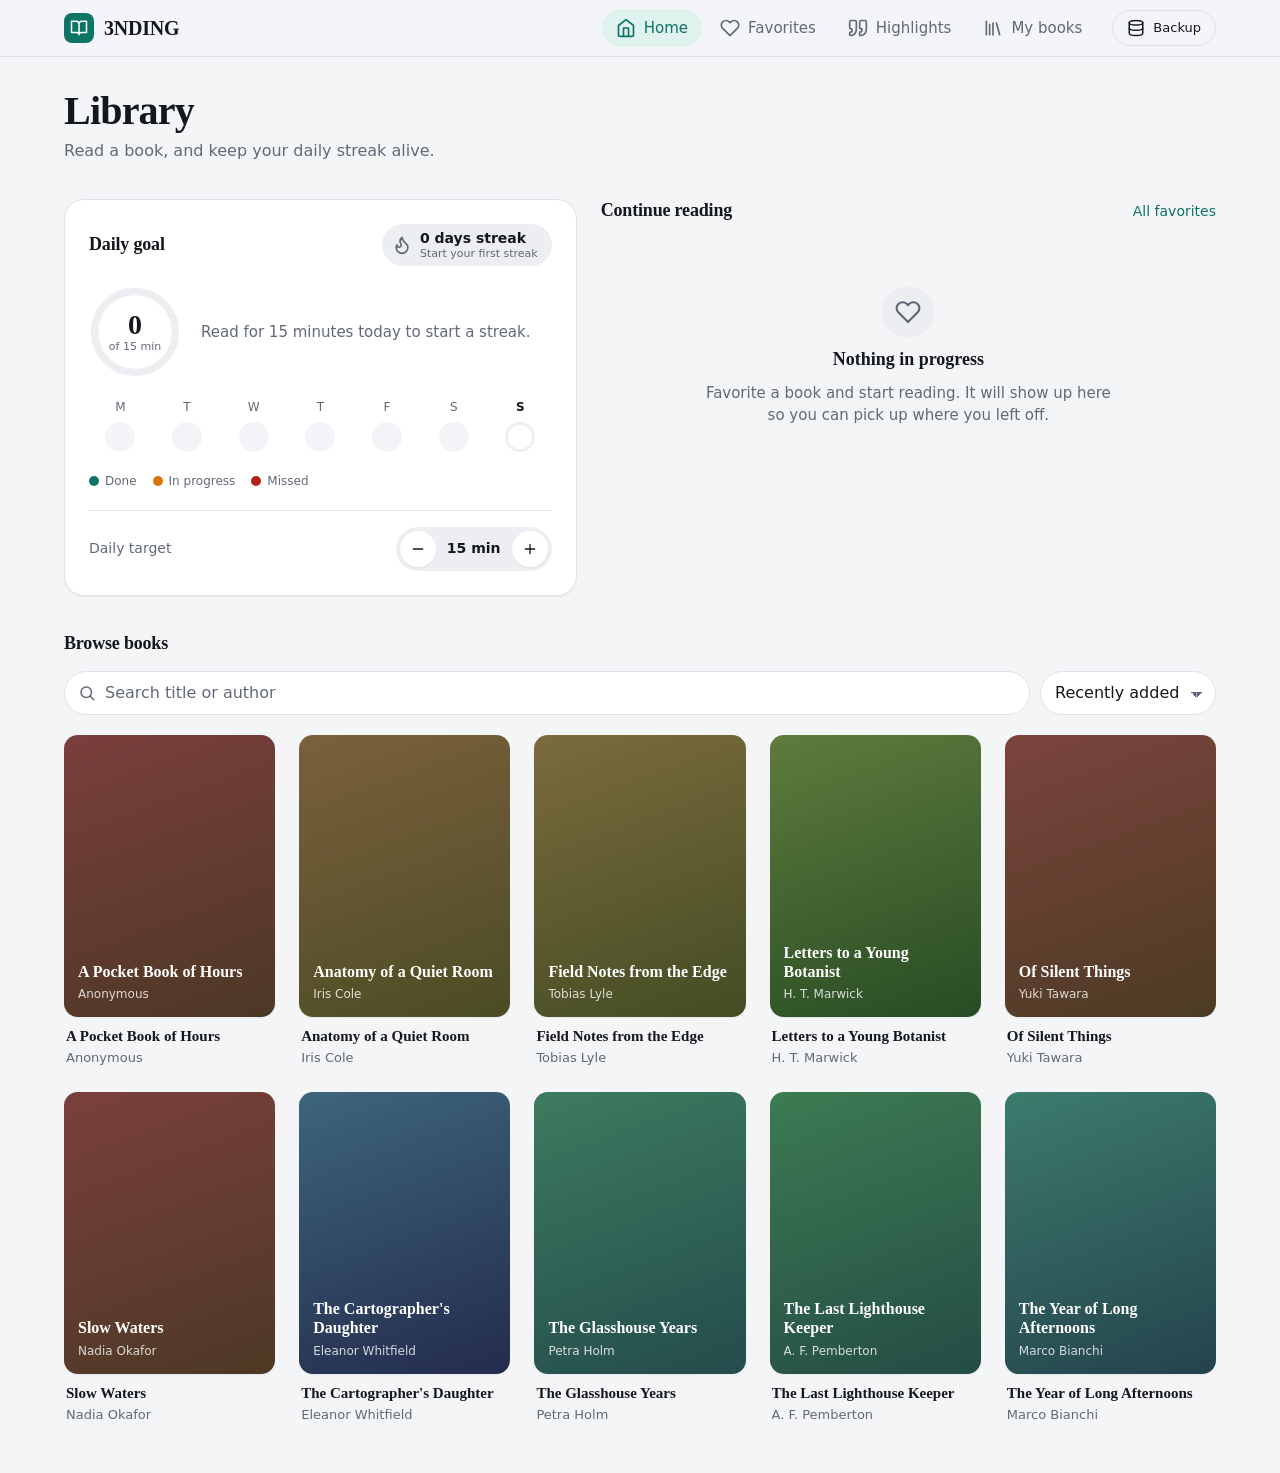
==== commit 5a65e3e9: "Add text highlights and shareable quote cards Select 3-280 characters in the reader to save a highli" ====
--- a/index.html
+++ b/index.html
@@ -13,6 +13,7 @@
   <link rel="stylesheet" href="css/base.css">
   <link rel="stylesheet" href="css/layout.css">
   <link rel="stylesheet" href="css/components.css">
+  <link rel="stylesheet" href="css/highlights.css">
   <link rel="stylesheet" href="css/reader.css">
   <script type="module" src="js/main.js"></script>
 </head>
--- a/css/base.css
+++ b/css/base.css
@@ -12,7 +12,6 @@
 
 body {
   margin: 0;
-  min-height: 100dvh;
   background: var(--bg);
   color: var(--text);
   font: 400 1rem/1.5 var(--font-ui);
--- a/css/layout.css
+++ b/css/layout.css
@@ -95,8 +95,6 @@
 }
 
 main {
-  min-height: calc(100dvh - var(--header-h));
-  padding-bottom: calc(var(--tabbar-h) + env(safe-area-inset-bottom) + 1.5rem);
   outline: none;
 }
 .page {
@@ -110,9 +108,14 @@
 .page__inner {
   display: grid;
   gap: clamp(1.5rem, 4vw, 2.25rem);
-  padding-block: clamp(1.25rem, 4vw, 2.5rem);
-}
-
+  padding-top: 2rem;
+  padding-bottom: 6.5rem;
+}
+@media screen and (min-width: 700px) {
+  .page__inner {
+    padding-bottom: 0;
+  }
+}
 .page-header {
   display: flex;
   align-items: flex-end;
--- a/css/highlights.css
+++ b/css/highlights.css
@@ -0,0 +1,103 @@
+/* Highlights: reader selection bar, quote card preview and the highlights list. */
+
+/* ---------- Selection bar (inside the reader, themed by its tokens) ---------- */
+.selection-bar {
+  position: absolute;
+  left: 50%;
+  bottom: calc(var(--bar-bottom) + env(safe-area-inset-bottom) + 0.75rem);
+  z-index: 6;
+  display: flex;
+  align-items: center;
+  gap: 0.5rem;
+  max-width: calc(100% - 1.5rem);
+  padding: 0.375rem 0.375rem 0.375rem 0.875rem;
+  border: 1px solid var(--border);
+  border-radius: var(--radius-full);
+  background: var(--surface);
+  box-shadow: var(--shadow-md);
+  transform: translateX(-50%);
+  animation: selection-in 0.18s var(--ease);
+}
+.selection-bar__count {
+  color: var(--muted);
+  font-size: 0.75rem;
+  font-variant-numeric: tabular-nums;
+  white-space: nowrap;
+}
+.selection-bar__count[data-over="true"] {
+  color: var(--danger);
+}
+@keyframes selection-in {
+  from {
+    opacity: 0;
+    transform: translate(-50%, 0.5rem);
+  }
+}
+@media (max-width: 26rem) {
+  .selection-bar__count {
+    display: none;
+  }
+  .selection-bar {
+    padding-left: 0.375rem;
+  }
+}
+
+/* ---------- Quote card preview ---------- */
+.quote-preview {
+  display: grid;
+  place-items: center;
+  margin-bottom: 1rem;
+}
+.quote-preview__img {
+  width: min(100%, 17rem);
+  height: auto;
+  aspect-ratio: 4 / 5;
+  border-radius: var(--radius-md);
+  background: var(--surface-2);
+  box-shadow: var(--shadow-md);
+  transition: opacity 0.15s;
+}
+.quote-preview[data-loading="true"] .quote-preview__img {
+  opacity: 0.5;
+}
+
+/* ---------- Highlights list ---------- */
+.highlights__list {
+  display: grid;
+  gap: 0.875rem;
+}
+.highlight {
+  display: grid;
+  gap: 0.75rem;
+  padding: clamp(1rem, 3vw, 1.25rem);
+}
+.highlight__text {
+  margin: 0;
+  padding-left: 1rem;
+  border-left: 3px solid var(--accent);
+  font: 400 1.0625rem/1.55 var(--font-display);
+  overflow-wrap: anywhere;
+}
+.highlight__meta {
+  display: flex;
+  flex-wrap: wrap;
+  gap: 0.125rem 0.75rem;
+  color: var(--muted);
+  font-size: 0.8125rem;
+}
+.highlight__book {
+  font-weight: 500;
+}
+.highlight__actions {
+  display: flex;
+  align-items: center;
+  flex-wrap: wrap;
+  gap: 0.5rem;
+}
+.highlight__delete {
+  margin-left: auto;
+  color: var(--muted);
+}
+.highlight__delete:hover {
+  color: var(--danger);
+}
--- a/css/reader.css
+++ b/css/reader.css
@@ -172,7 +172,7 @@
   overscroll-behavior: contain;
   outline: none;
   -webkit-overflow-scrolling: touch;
-  padding-top: var(--bar-top);
+  padding-top: calc(var(--bar-top) + 2rem);
   padding-bottom: var(--bar-bottom);
 }
 .reader[data-loading="true"] .prose {
@@ -209,10 +209,6 @@
 }
 .prose :is(p, ul, ol, blockquote, pre, figure, table) {
   margin: 1.6em 0 1em;
-  overflow-x: auto;
-}
-.prose :is(p, ul, ol, blockquote, pre, figure, table):webkit-scrollbar {
-  display: none;
 }
 .prose :is(h1, h2, h3, h4, h5, h6) {
   margin: 1.6em 0 0.6em;
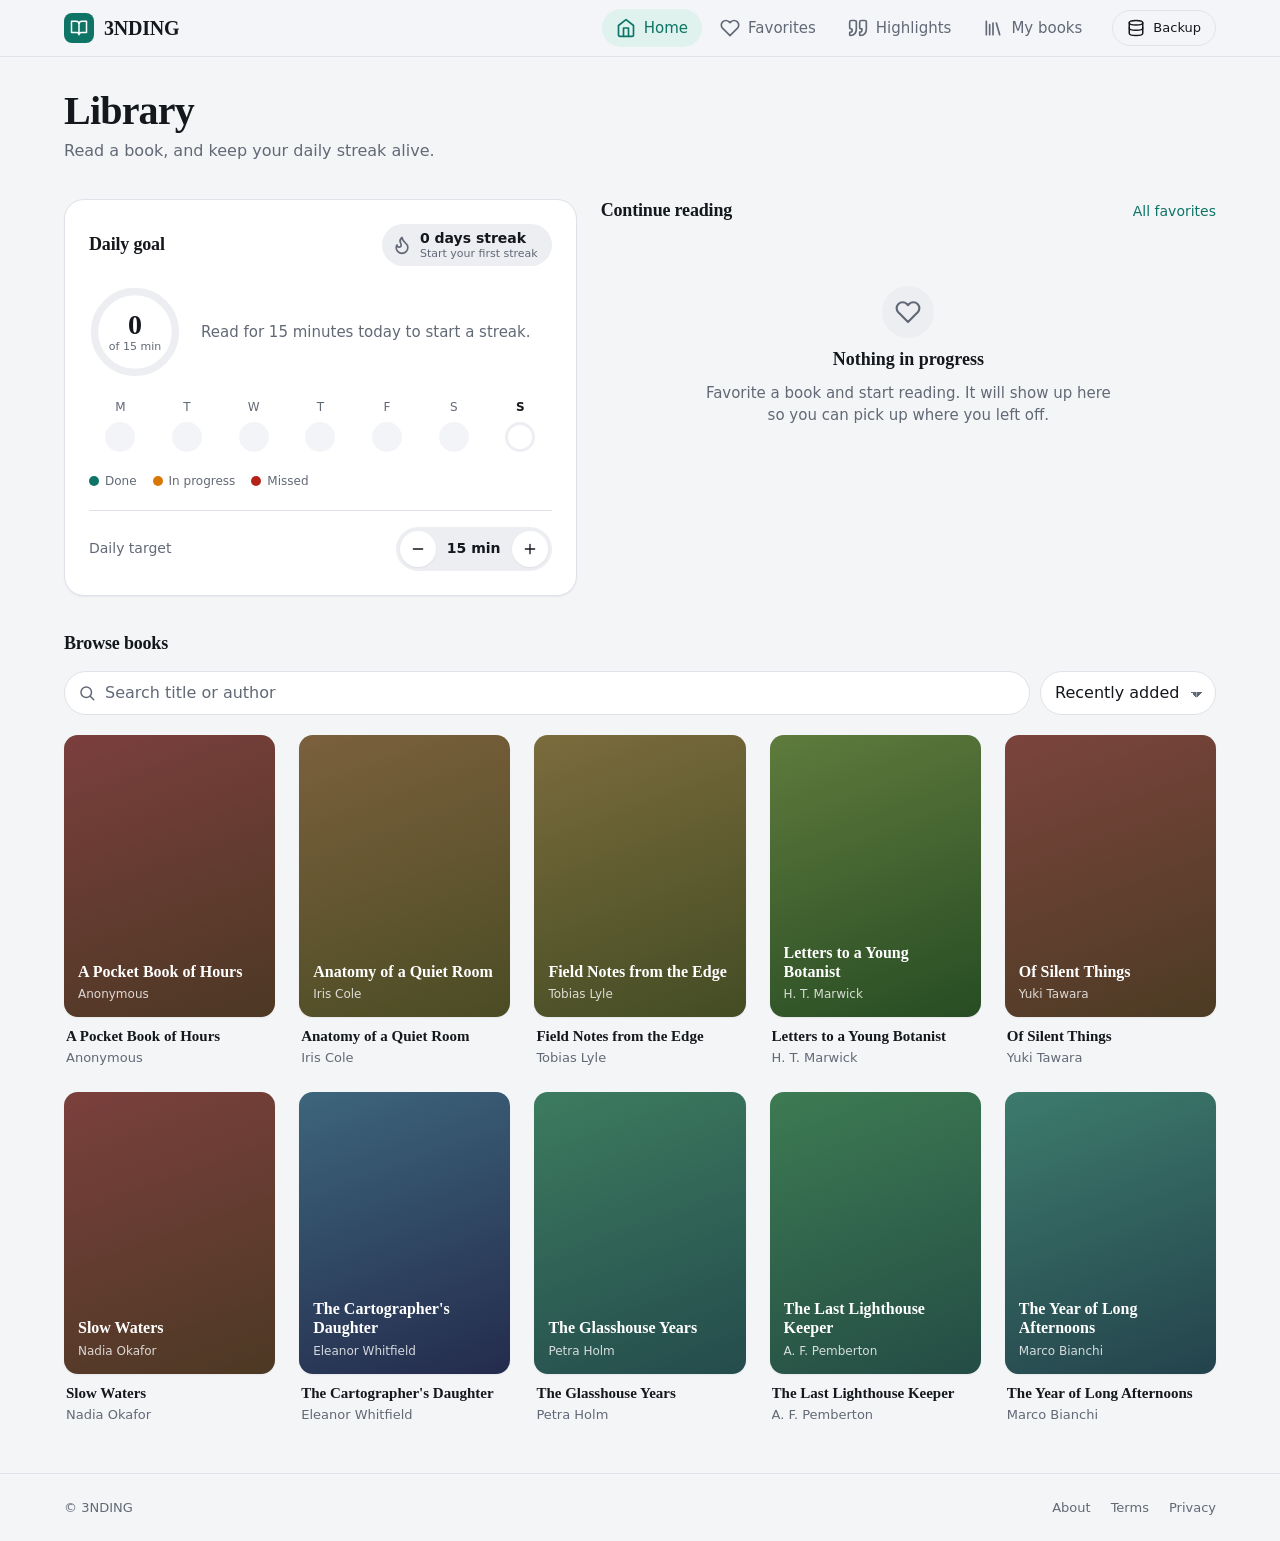
==== commit bcc1f3df: "Final version 4.0" ====
--- a/index.html
+++ b/index.html
@@ -1,42 +1,87 @@
 <!doctype html>
 <html lang="en">
-<head>
-  <meta charset="utf-8">
-  <meta name="viewport" content="width=device-width, initial-scale=1, viewport-fit=cover">
-  <title>3NDING</title>
-  <meta name="description" content="A private, offline-friendly EPUB reader with daily goals and streaks.">
-  <meta name="color-scheme" content="light dark">
-  <meta name="theme-color" content="#f4f5f7" media="(prefers-color-scheme: light)">
-  <meta name="theme-color" content="#101214" media="(prefers-color-scheme: dark)">
-  <link rel="icon" href="data:image/svg+xml,%3Csvg xmlns='http://www.w3.org/2000/svg' viewBox='0 0 32 32'%3E%3Crect width='32' height='32' rx='8' fill='%230e7466'/%3E%3Cpath d='M9 9h6a2 2 0 0 1 2 2v12a2 2 0 0 0-2-2H9zM23 9h-6v12a2 2 0 0 1 2-2h4z' fill='none' stroke='white' stroke-width='2' stroke-linejoin='round'/%3E%3C/svg%3E">
-  <link rel="stylesheet" href="css/tokens.css">
-  <link rel="stylesheet" href="css/base.css">
-  <link rel="stylesheet" href="css/layout.css">
-  <link rel="stylesheet" href="css/components.css">
-  <link rel="stylesheet" href="css/highlights.css">
-  <link rel="stylesheet" href="css/reader.css">
-  <script type="module" src="js/main.js"></script>
-</head>
-<body>
-  <a class="skip-link" href="#main">Skip to content</a>
+  <head>
+    <meta charset="utf-8" />
+    <meta
+      name="viewport"
+      content="width=device-width, initial-scale=1, viewport-fit=cover"
+    />
+    <title>3NDING</title>
+    <meta
+      name="description"
+      content="A private, offline-friendly EPUB reader with daily goals and streaks."
+    />
+    <meta name="color-scheme" content="light dark" />
+    <meta
+      name="theme-color"
+      content="#f4f5f7"
+      media="(prefers-color-scheme: light)"
+    />
+    <meta
+      name="theme-color"
+      content="#101214"
+      media="(prefers-color-scheme: dark)"
+    />
+    <link rel="apple-touch-icon" sizes="180x180" href="apple-touch-icon.png" />
+    <link rel="icon" type="image/png" sizes="32x32" href="favicon-32x32.png" />
+    <link rel="icon" type="image/png" sizes="16x16" href="favicon-16x16.png" />
+    <link rel="stylesheet" href="css/tokens.css" />
+    <link rel="stylesheet" href="css/base.css" />
+    <link rel="stylesheet" href="css/layout.css" />
+    <link rel="stylesheet" href="css/components.css" />
+    <link rel="stylesheet" href="css/highlights.css" />
+    <link rel="stylesheet" href="css/reader.css" />
+    <script type="module" src="js/main.js"></script>
+  </head>
+  <body>
+    <a class="skip-link" href="#main">Skip to content</a>
 
-  <header class="app-header">
-    <div class="container app-header__inner">
-      <a class="brand" href="#/" aria-label="3NDING home">
-        <span class="brand__mark" aria-hidden="true">
-          <svg width="18" height="18" viewBox="0 0 24 24" fill="none" stroke="currentColor" stroke-width="2" stroke-linejoin="round"><path d="M2 3h6a4 4 0 0 1 4 4v14a3 3 0 0 0-3-3H2zM22 3h-6a4 4 0 0 0-4 4v14a3 3 0 0 1 3-3h7z"/></svg>
-        </span>
-        3NDING
-      </a>
-      <nav class="nav" id="nav-top" aria-label="Primary"></nav>
-      <button class="btn btn--ghost btn--sm" id="data-btn" type="button"><span>Backup</span></button>
-    </div>
-  </header>
+    <header class="app-header">
+      <div class="container app-header__inner">
+        <a class="brand" href="#/" aria-label="3NDING home">
+          <span class="brand__mark" aria-hidden="true">
+            <svg
+              width="18"
+              height="18"
+              viewBox="0 0 24 24"
+              fill="none"
+              stroke="currentColor"
+              stroke-width="2"
+              stroke-linejoin="round"
+            >
+              <path
+                d="M2 3h6a4 4 0 0 1 4 4v14a3 3 0 0 0-3-3H2zM22 3h-6a4 4 0 0 0-4 4v14a3 3 0 0 1 3-3h7z"
+              />
+            </svg>
+          </span>
+          3NDING
+        </a>
+        <nav class="nav" id="nav-top" aria-label="Primary"></nav>
+        <button class="btn btn--ghost btn--sm" id="data-btn" type="button">
+          <span>Backup</span>
+        </button>
+      </div>
+    </header>
 
-  <main id="main" tabindex="-1"></main>
-  <nav class="tabbar" id="nav-tabs" aria-label="Primary"></nav>
-  <div id="toasts" aria-live="polite"></div>
+    <main id="main" tabindex="-1"></main>
+    <nav class="tabbar" id="nav-tabs" aria-label="Primary"></nav>
+    <div id="toasts" aria-live="polite"></div>
 
-  <noscript><p style="padding:2rem;text-align:center">3NDING needs JavaScript to run.</p></noscript>
-</body>
+    <footer class="app-footer">
+      <div class="container app-footer__inner">
+        <span class="app-footer__copy">&copy; 3NDING</span>
+        <nav class="app-footer__nav" aria-label="Footer">
+          <a class="app-footer__link" href="#/about">About</a>
+          <a class="app-footer__link" href="#/terms">Terms</a>
+          <a class="app-footer__link" href="#/privacy">Privacy</a>
+        </nav>
+      </div>
+    </footer>
+
+    <noscript
+      ><p style="padding: 2rem; text-align: center">
+        3NDING needs JavaScript to run.
+      </p></noscript
+    >
+  </body>
 </html>
--- a/css/layout.css
+++ b/css/layout.css
@@ -191,7 +191,129 @@
   color: var(--muted);
 }
 
+/* ---------- Drawer (mobile secondary nav) ---------- */
+.drawer__trigger {
+  /* Shown only on mobile; hidden once the top nav appears */
+  display: inline-flex;
+  align-items: center;
+}
+
+.drawer {
+  /* Position as a left-side panel; fill full height */
+  position: fixed;
+  inset: 0 auto 0 0;
+  width: min(80vw, 18rem);
+  max-width: 100%;
+  max-height: none;
+  height: 100dvh;
+  margin: 0;
+  padding: 0;
+  border: none;
+  border-right: 1px solid var(--border);
+  border-radius: 0;
+  background: var(--surface);
+  color: var(--text);
+  box-shadow: var(--shadow-lg);
+  overflow: hidden;
+}
+.drawer[open] {
+  display: flex;
+  flex-direction: column;
+  animation: drawer-in 0.25s var(--ease);
+}
+.drawer::backdrop {
+  background: rgb(8 10 12 / 0.5);
+  backdrop-filter: blur(2px);
+}
+@keyframes drawer-in {
+  from {
+    opacity: 0;
+    transform: translateX(-1.5rem);
+  }
+}
+.drawer__inner {
+  display: flex;
+  flex-direction: column;
+  flex: 1;
+  overflow-y: auto;
+  padding-bottom: env(safe-area-inset-bottom);
+}
+.drawer__header {
+  display: flex;
+  align-items: center;
+  justify-content: space-between;
+  gap: 1rem;
+  padding: 0.75rem 0.75rem 0.5rem 1.25rem;
+  border-bottom: 1px solid var(--border);
+  min-height: var(--header-h);
+}
+.drawer__title {
+  font: 600 1rem/1 var(--font-display);
+}
+.drawer__nav {
+  display: flex;
+  flex-direction: column;
+  padding: 0.75rem;
+  gap: 0.25rem;
+}
+.drawer__link {
+  display: flex;
+  align-items: center;
+  padding: 0.75rem 1rem;
+  border-radius: var(--radius-sm);
+  color: var(--text);
+  font-size: 0.9375rem;
+  font-weight: 500;
+  text-decoration: none;
+  transition:
+    background-color 0.15s,
+    color 0.15s;
+}
+.drawer__link:hover {
+  background: var(--surface-2);
+}
+.drawer__link[aria-current="page"] {
+  background: var(--accent-soft);
+  color: var(--accent);
+}
+
+/* Footer — desktop only; drawer covers the links on mobile */
+.app-footer {
+  display: none;
+  border-top: 1px solid var(--border);
+  padding-block: 1.5rem;
+  margin-top: auto;
+}
+.app-footer__inner {
+  display: flex;
+  align-items: center;
+  justify-content: space-between;
+  gap: 1rem;
+  flex-wrap: wrap;
+}
+.app-footer__copy {
+  font-size: 0.8125rem;
+  color: var(--muted);
+}
+.app-footer__nav {
+  display: flex;
+  gap: 1.25rem;
+}
+.app-footer__link {
+  font-size: 0.8125rem;
+  color: var(--muted);
+  text-decoration: none;
+  transition: color 0.15s;
+}
+.app-footer__link:hover {
+  color: var(--text);
+  text-decoration: underline;
+}
+
 @media (min-width: 48rem) {
+  .drawer__trigger {
+    display: none; /* top nav visible — no need for drawer */
+  }
   .nav {
     display: flex;
   }
@@ -200,6 +322,9 @@
   }
   main {
     padding-bottom: 3rem;
+  }
+  .app-footer {
+    display: block; /* revealed on desktop; drawer handles mobile */
   }
 }
 @media (min-width: 60rem) {
@@ -211,7 +336,8 @@
 
 /* The reader is full-screen: hide the app shell. */
 body[data-route="reader"] .app-header,
-body[data-route="reader"] .tabbar {
+body[data-route="reader"] .tabbar,
+body[data-route="reader"] .app-footer {
   display: none;
 }
 body[data-route="reader"] main {
--- a/css/components.css
+++ b/css/components.css
@@ -718,24 +718,24 @@
   background: linear-gradient(135deg, #000 50%, #c9c9c9 50%);
 }
 
-/* ---------- Slider ---------- */
-.slider__head {
-  display: flex;
+/* ---------- Labelled stepper row (reader settings) ---------- */
+.stepper-row {
+  display: flex;
+  align-items: center;
   justify-content: space-between;
   gap: 1rem;
   font-size: 0.875rem;
-  margin-bottom: 0.25rem;
-}
-.slider__value {
-  color: var(--muted);
-  font-variant-numeric: tabular-nums;
-}
-.slider__input {
-  width: 100%;
-  height: 1.75rem;
-  margin: 0;
-  accent-color: var(--accent);
-  cursor: pointer;
+}
+.stepper-row__label {
+  min-width: 0;
+}
+.stepper-row .stepper {
+  flex: none;
+}
+.stepper-row .stepper__btn {
+  touch-action: manipulation;
+  user-select: none;
+  -webkit-user-select: none;
 }
 
 .setting {
@@ -758,7 +758,7 @@
 .dialog {
   width: 100%;
   max-width: 100%;
-  max-height: min(88dvh, 44rem);
+  max-height: min(98dvh, 44rem);
   margin: auto auto 0;
   padding: 0;
   overflow: hidden;
@@ -1033,4 +1033,3 @@
     height: 2rem;
   }
 }
-
--- a/css/highlights.css
+++ b/css/highlights.css
@@ -1,4 +1,44 @@
-/* Highlights: reader selection bar, quote card preview and the highlights list. */
+/* Highlights: colors, painted text, reader selection bar, quote card preview and the list. */
+
+/* Keep in sync with HIGHLIGHT.colors in js/config.js. */
+:root {
+  --hl-yellow: #e5a900;
+  --hl-green: #2fa66b;
+  --hl-blue: #3b82f6;
+  --hl-pink: #e5487f;
+}
+[data-color="yellow"] {
+  --c: var(--hl-yellow);
+}
+[data-color="green"] {
+  --c: var(--hl-green);
+}
+[data-color="blue"] {
+  --c: var(--hl-blue);
+}
+[data-color="pink"] {
+  --c: var(--hl-pink);
+}
+
+/* ---------- Highlighted text inside the book ---------- */
+.prose mark[data-hl] {
+  padding: 0.05em 0;
+  border-radius: 0.2em;
+  background: color-mix(in srgb, var(--c, var(--hl-yellow)) 38%, transparent);
+  color: inherit;
+  cursor: pointer;
+  -webkit-box-decoration-break: clone;
+  box-decoration-break: clone;
+}
+.reader[data-theme="dark"] .prose mark[data-hl],
+.reader[data-theme="oled"] .prose mark[data-hl] {
+  background: color-mix(in srgb, var(--c, var(--hl-yellow)) 48%, transparent);
+}
+/* A <mark> that comes from the book itself should not look like a highlight. */
+.prose mark:not([data-hl]) {
+  background: transparent;
+  color: inherit;
+}
 
 /* ---------- Selection bar (inside the reader, themed by its tokens) ---------- */
 .selection-bar {
@@ -25,6 +65,35 @@
   white-space: nowrap;
 }
 .selection-bar__count[data-over="true"] {
+  color: var(--danger);
+}
+.selection-bar__swatch {
+  flex: none;
+  width: 2rem;
+  height: 2rem;
+  padding: 0;
+  border: 3px solid var(--surface);
+  border-radius: 50%;
+  background: var(--c);
+  box-shadow: 0 0 0 1px var(--border);
+  transition: transform 0.15s var(--ease);
+}
+.selection-bar__swatch:hover:not(:disabled) {
+  transform: scale(1.08);
+}
+.selection-bar__swatch:disabled {
+  opacity: 0.35;
+  cursor: not-allowed;
+}
+.selection-bar__swatch[aria-pressed="true"] {
+  box-shadow: 0 0 0 2px var(--text);
+}
+.selection-bar__remove {
+  width: 2rem;
+  height: 2rem;
+  color: var(--muted);
+}
+.selection-bar__remove:hover {
   color: var(--danger);
 }
 @keyframes selection-in {
@@ -74,7 +143,7 @@
 .highlight__text {
   margin: 0;
   padding-left: 1rem;
-  border-left: 3px solid var(--accent);
+  border-left: 3px solid var(--c, var(--accent));
   font: 400 1.0625rem/1.55 var(--font-display);
   overflow-wrap: anywhere;
 }
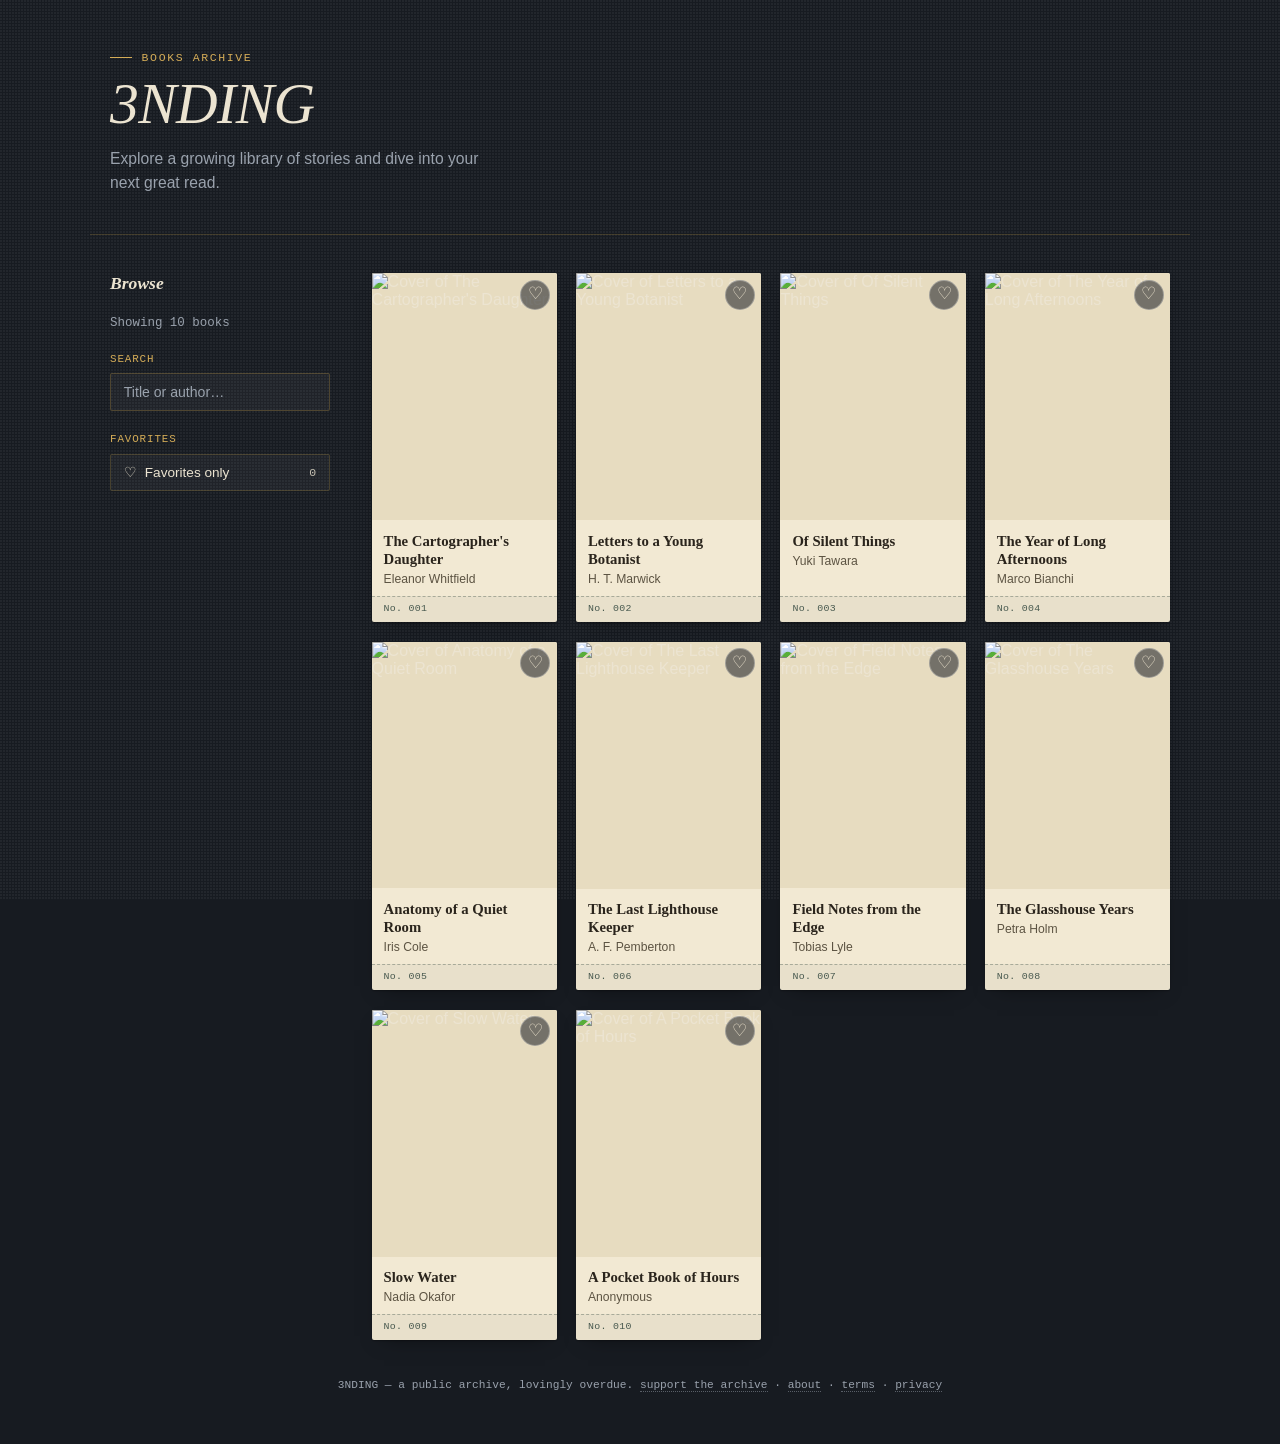
==== commit 3e3dca90: "update" ====
--- a/index.html
+++ b/index.html
@@ -1,87 +1,76 @@
-<!doctype html>
+<!DOCTYPE html>
 <html lang="en">
-  <head>
-    <meta charset="utf-8" />
-    <meta
-      name="viewport"
-      content="width=device-width, initial-scale=1, viewport-fit=cover"
-    />
-    <title>3NDING</title>
-    <meta
-      name="description"
-      content="A private, offline-friendly EPUB reader with daily goals and streaks."
-    />
-    <meta name="color-scheme" content="light dark" />
-    <meta
-      name="theme-color"
-      content="#f4f5f7"
-      media="(prefers-color-scheme: light)"
-    />
-    <meta
-      name="theme-color"
-      content="#101214"
-      media="(prefers-color-scheme: dark)"
-    />
-    <link rel="apple-touch-icon" sizes="180x180" href="apple-touch-icon.png" />
-    <link rel="icon" type="image/png" sizes="32x32" href="favicon-32x32.png" />
-    <link rel="icon" type="image/png" sizes="16x16" href="favicon-16x16.png" />
-    <link rel="stylesheet" href="css/tokens.css" />
-    <link rel="stylesheet" href="css/base.css" />
-    <link rel="stylesheet" href="css/layout.css" />
-    <link rel="stylesheet" href="css/components.css" />
-    <link rel="stylesheet" href="css/highlights.css" />
-    <link rel="stylesheet" href="css/reader.css" />
-    <script type="module" src="js/main.js"></script>
-  </head>
-  <body>
-    <a class="skip-link" href="#main">Skip to content</a>
 
-    <header class="app-header">
-      <div class="container app-header__inner">
-        <a class="brand" href="#/" aria-label="3NDING home">
-          <span class="brand__mark" aria-hidden="true">
-            <svg
-              width="18"
-              height="18"
-              viewBox="0 0 24 24"
-              fill="none"
-              stroke="currentColor"
-              stroke-width="2"
-              stroke-linejoin="round"
-            >
-              <path
-                d="M2 3h6a4 4 0 0 1 4 4v14a3 3 0 0 0-3-3H2zM22 3h-6a4 4 0 0 0-4 4v14a3 3 0 0 1 3-3h7z"
-              />
-            </svg>
-          </span>
-          3NDING
-        </a>
-        <nav class="nav" id="nav-top" aria-label="Primary"></nav>
-        <button class="btn btn--ghost btn--sm" id="data-btn" type="button">
-          <span>Backup</span>
+<head>
+  <meta charset="UTF-8">
+  <meta name="viewport" content="width=device-width, initial-scale=1.0">
+  <title>3NDING — Books Archive</title>
+  <link rel="stylesheet" href="styles/index.css">
+  <link rel="preload" href="fonts/fraunces.woff2" as="font" type="font/woff2" crossorigin>
+  <link rel="preload" href="fonts/worksans.woff2" as="font" type="font/woff2" crossorigin>
+  <link rel="preload" href="fonts/spacemono.woff2" as="font" type="font/woff2" crossorigin>
+  
+</head>
+
+<body>
+  
+  <header>
+    <div class="eyebrow">Books Archive</div>
+    <h1>3NDING</h1>
+    <p class="sub">Explore a growing library of stories and dive into your next great read.</p>
+  </header>
+  
+  <main>
+    <button type="button" class="controls-toggle" id="controlsToggle" aria-expanded="false" aria-controls="drawer">
+      <span aria-hidden="true">&#9776;</span> Browse &amp; filter
+    </button>
+    
+    <div class="drawer-backdrop" id="drawerBackdrop"></div>
+    <aside class="drawer" id="drawer" aria-label="Browse and filter the archive">
+      <div class="drawer-head">
+        <h2>Browse</h2>
+        <button type="button" class="drawer-close" id="drawerCloseBtn" aria-label="Close browse panel">&#10005;</button>
+      </div>
+      
+      <div class="archive-status" id="status" role="status" aria-live="polite">
+        <span class="dot"></span> Cataloging the archive…
+      </div>
+      
+      <div class="search-row" id="searchRow" hidden>
+        <label class="setting-label" for="searchInput">Search</label>
+        <input type="search" id="searchInput" class="search-input" placeholder="Title or author…" aria-label="Search by title or author">
+      </div>
+      
+      <div class="fav-row" id="favRow" hidden>
+        <span class="setting-label">Favorites</span>
+        <button type="button" class="opt-btn fav-toggle" id="favToggle" aria-pressed="false">
+          <span id="favToggleIcon" aria-hidden="true">&#9825;</span>
+          <span>Favorites only</span>
+          <span class="fav-count" id="favCount">0</span>
         </button>
       </div>
-    </header>
+    </aside>
+    
+    <div class="content">
+      <p class="no-results" id="noResults" hidden></p>
+      <div class="grid" id="grid"></div>
+      <nav class="pagination" id="pagination" hidden aria-label="Book pages">
+        <button type="button" class="nav-btn" id="prevPageBtn">Prev</button>
+        <span class="page-status" id="pageStatus" aria-live="polite">Page 1 of 1</span>
+        <button type="button" class="nav-btn" id="nextPageBtn">Next</button>
+      </nav>
+    </div>
+  </main>
+  
+  <footer>3NDING — a public archive, lovingly overdue.
+    <a href="pages/support.html" class="footer-link">support the archive</a>
+    <span aria-hidden="true">·</span> <a href="pages/about.html" class="footer-link">about</a>
+    <span aria-hidden="true">·</span> <a href="pages/terms.html" class="footer-link">terms</a>
+    <span aria-hidden="true">·</span> <a href="pages/privacy.html" class="footer-link">privacy</a>
+  </footer>
+  
+  <script src="scripts/index.js" defer></script>
+  
+</body>
 
-    <main id="main" tabindex="-1"></main>
-    <nav class="tabbar" id="nav-tabs" aria-label="Primary"></nav>
-    <div id="toasts" aria-live="polite"></div>
-
-    <footer class="app-footer">
-      <div class="container app-footer__inner">
-        <span class="app-footer__copy">&copy; 3NDING</span>
-        <nav class="app-footer__nav" aria-label="Footer">
-          <a class="app-footer__link" href="#/about">About</a>
-          <a class="app-footer__link" href="#/terms">Terms</a>
-          <a class="app-footer__link" href="#/privacy">Privacy</a>
-        </nav>
-      </div>
-    </footer>
-
-    <noscript
-      ><p style="padding: 2rem; text-align: center">
-        3NDING needs JavaScript to run.
-      </p></noscript
-    >
-  </body>
-</html>
+</html>
--- a/styles/index.css
+++ b/styles/index.css
@@ -0,0 +1,654 @@
+@font-face {
+  font-family: "Fraunces";
+  src: url("../fonts/fraunces.woff2");
+  font-weight: 300 700;
+  font-display: swap;
+  size-adjust: 100%;
+}
+
+@font-face {
+  font-family: "Work Sans";
+  src: url("../fonts/worksans.woff2");
+  font-weight: 380 550;
+  font-display: swap;
+}
+
+@font-face {
+  font-family: "Space Mono";
+  src: url("../fonts/spacemono.woff2");
+  font-weight: 380 550;
+  font-display: swap;
+}
+
+:root {
+  --ink: #171b21;
+  --ink-soft: #1f2530;
+  --paper: #f2e9d3;
+  --paper-dim: #e7dcc0;
+  --brass: #b8923f;
+  --brass-bright: #d4ac57;
+  --moss: #48594f;
+  --text-dark: #2a241c;
+  --text-light: #ece4d1;
+  --text-muted: #9aa2ad;
+  --radius: 2px;
+}
+
+* {
+  box-sizing: border-box;
+}
+
+html {
+  -webkit-text-size-adjust: 100%;
+}
+
+body {
+  margin: 0;
+  background: var(--ink);
+  color: var(--text-light);
+  font-family: 'Work Sans', sans-serif;
+  -webkit-font-smoothing: antialiased;
+}
+
+/* subtle paper-grain texture on the dark ground */
+body::before {
+  content: "";
+  position: fixed;
+  inset: 0;
+  pointer-events: none;
+  opacity: .05;
+  background-image: radial-gradient(circle at 1px 1px, #fff 1px, transparent 0);
+  background-size: 3px 3px;
+  z-index: 0;
+}
+
+header {
+  position: relative;
+  z-index: 1;
+  padding: 3.2rem 1.25rem 2.4rem;
+  max-width: 1100px;
+  margin: 0 auto;
+  border-bottom: 1px solid rgba(184, 146, 63, .25);
+}
+
+.eyebrow {
+  font-family: 'Space Mono', monospace;
+  font-size: .72rem;
+  letter-spacing: .14em;
+  text-transform: uppercase;
+  color: var(--brass-bright);
+  display: flex;
+  align-items: center;
+  gap: .6rem;
+}
+
+.eyebrow::before {
+  content: "";
+  width: 22px;
+  height: 1px;
+  background: var(--brass-bright);
+  display: inline-block;
+}
+
+h1 {
+  font-family: 'Fraunces', serif;
+  font-style: italic;
+  font-weight: 500;
+  font-size: clamp(2.1rem, 7vw, 3.6rem);
+  line-height: 1.05;
+  margin: .6rem 0 .8rem;
+  color: var(--text-light);
+  letter-spacing: -.01em;
+}
+
+header p.sub {
+  max-width: 46ch;
+  color: var(--text-muted);
+  font-size: .98rem;
+  line-height: 1.55;
+  margin: 0;
+}
+
+main {
+  position: relative;
+  z-index: 1;
+  max-width: 1100px;
+  margin: 0 auto;
+  padding: 2.4rem 1.25rem 2.4rem;
+}
+
+/* ---- Browse & filter drawer (mobile) / sidebar (desktop) ---- */
+.controls-toggle {
+  display: inline-flex;
+  align-items: center;
+  gap: .55rem;
+  font-family: 'Space Mono', monospace;
+  font-size: .76rem;
+  letter-spacing: .06em;
+  text-transform: uppercase;
+  background: rgba(255, 255, 255, .04);
+  color: var(--brass-bright);
+  border: 1px solid rgba(184, 146, 63, .35);
+  border-radius: var(--radius);
+  padding: .6rem .95rem;
+  margin-bottom: 1.4rem;
+  cursor: pointer;
+}
+
+.controls-toggle:hover {
+  background: rgba(184, 146, 63, .12);
+}
+
+.controls-toggle:focus-visible {
+  outline: 2px solid var(--brass-bright);
+  outline-offset: 2px;
+}
+
+.drawer-backdrop {
+  position: fixed;
+  inset: 0;
+  background: rgba(0, 0, 0, .35);
+  z-index: 29;
+  opacity: 0;
+  pointer-events: none;
+  transition: opacity .2s ease;
+}
+
+.drawer-backdrop.visible {
+  opacity: 1;
+  pointer-events: auto;
+}
+
+.drawer {
+  position: fixed;
+  top: 0;
+  left: 0;
+  height: 100%;
+  width: min(300px, 86vw);
+  background: var(--ink-soft);
+  border-right: 1px solid rgba(184, 146, 63, .25);
+  z-index: 30;
+  transform: translateX(-100%);
+  transition: transform .25s ease;
+  overflow-y: auto;
+  padding: 1.4rem 1.3rem 2rem;
+}
+
+.drawer.open {
+  transform: translateX(0);
+}
+
+.drawer-head {
+  display: flex;
+  align-items: center;
+  justify-content: space-between;
+  gap: .75rem;
+  margin: 0 0 1.3rem;
+}
+
+.drawer-head h2 {
+  font-family: 'Fraunces', serif;
+  font-style: italic;
+  font-size: 1.1rem;
+  margin: 0;
+  color: var(--text-light);
+}
+
+.drawer-close {
+  flex-shrink: 0;
+  width: 30px;
+  height: 30px;
+  border-radius: 50%;
+  border: 1px solid rgba(184, 146, 63, .35);
+  background: transparent;
+  color: var(--brass-bright);
+  cursor: pointer;
+  font-size: 1.05rem;
+  line-height: 1;
+  display: flex;
+  align-items: center;
+  justify-content: center;
+  transition: background .15s ease;
+}
+
+.drawer-close:hover {
+  background: rgba(184, 146, 63, .12);
+}
+
+.drawer-close:focus-visible {
+  outline: 2px solid var(--brass-bright);
+  outline-offset: 2px;
+}
+
+.setting-label {
+  font-family: 'Space Mono', monospace;
+  font-size: .68rem;
+  letter-spacing: .08em;
+  text-transform: uppercase;
+  color: var(--brass-bright);
+  margin-bottom: .55rem;
+  display: block;
+}
+
+.content {
+  min-width: 0;
+}
+
+@media(min-width:820px) {
+  main {
+    display: flex;
+    align-items: flex-start;
+    gap: 2.6rem;
+  }
+  
+  .controls-toggle {
+    display: none;
+  }
+  
+  .drawer-backdrop {
+    display: none !important;
+  }
+  
+  .drawer {
+    position: sticky;
+    top: 1.5rem;
+    left: auto;
+    height: auto;
+    width: 220px;
+    flex-shrink: 0;
+    background: transparent;
+    border-right: none;
+    padding: 0;
+    overflow: visible;
+    transform: none;
+    transition: none;
+    z-index: 1;
+  }
+  
+  .drawer-close {
+    display: none;
+  }
+  
+  .content {
+    flex: 1;
+  }
+}
+
+.archive-status {
+  font-family: 'Space Mono', monospace;
+  font-size: .78rem;
+  color: var(--text-muted);
+  margin-bottom: 1.4rem;
+  min-height: 1.2em;
+  display: flex;
+  align-items: center;
+  gap: .5rem;
+}
+
+.dot {
+  width: 6px;
+  height: 6px;
+  border-radius: 50%;
+  background: var(--brass-bright);
+  animation: pulse 1.4s ease-in-out infinite;
+  flex-shrink: 0;
+}
+
+@keyframes pulse {
+  
+  0%,
+  100% {
+    opacity: 1;
+    transform: scale(1);
+  }
+  
+  50% {
+    opacity: .35;
+    transform: scale(.7);
+  }
+}
+
+.search-row {
+  margin-bottom: 1.4rem;
+}
+
+.search-input {
+  width: 100%;
+  max-width: 100%;
+  font-family: 'Work Sans', sans-serif;
+  font-size: .88rem;
+  color: var(--text-light);
+  background: rgba(255, 255, 255, .04);
+  border: 1px solid rgba(184, 146, 63, .3);
+  border-radius: var(--radius);
+  padding: .6rem .8rem;
+}
+
+.search-input::placeholder {
+  color: var(--text-muted);
+}
+
+.search-input:focus-visible {
+  outline: 2px solid var(--brass-bright);
+  outline-offset: 2px;
+}
+
+.fav-row {
+  margin-top: 1.3rem;
+}
+
+.opt-btn {
+  width: 100%;
+  display: flex;
+  align-items: center;
+  gap: .5rem;
+  font-family: 'Work Sans', sans-serif;
+  font-size: .85rem;
+  background: rgba(255, 255, 255, .04);
+  color: var(--text-light);
+  border: 1px solid rgba(184, 146, 63, .25);
+  border-radius: var(--radius);
+  padding: .6rem .8rem;
+  cursor: pointer;
+  transition: background .15s ease, border-color .15s ease;
+}
+
+.opt-btn:hover {
+  background: rgba(184, 146, 63, .1);
+}
+
+.opt-btn[aria-pressed="true"] {
+  background: var(--brass);
+  border-color: var(--brass);
+  color: var(--ink);
+  font-weight: 600;
+}
+
+.opt-btn:focus-visible {
+  outline: 2px solid var(--brass-bright);
+  outline-offset: 2px;
+}
+
+.fav-count {
+  margin-left: auto;
+  font-family: 'Space Mono', monospace;
+  font-size: .72rem;
+  opacity: .8;
+}
+
+.no-results {
+  font-family: 'Space Mono', monospace;
+  font-size: .85rem;
+  color: var(--text-muted);
+}
+
+.grid {
+  display: grid;
+  grid-template-columns: repeat(2, 1fr);
+  gap: .9rem;
+}
+
+@media(min-width:480px) {
+  .grid {
+    grid-template-columns: repeat(auto-fill, minmax(150px, 1fr));
+    gap: 1.2rem;
+  }
+}
+
+/* ---- Pagination ---- */
+.pagination {
+  display: flex;
+  align-items: center;
+  justify-content: space-between;
+  gap: .6rem;
+  flex-wrap: wrap;
+  margin-top: 2.2rem;
+}
+
+.pagination[hidden] {
+  display: none;
+}
+
+.pagination .nav-btn {
+  font-family: 'Space Mono', monospace;
+  font-size: .78rem;
+  letter-spacing: .04em;
+  background: transparent;
+  border: 1px solid rgba(184, 146, 63, .3);
+  color: var(--text-light);
+  padding: .55rem .9rem;
+  border-radius: var(--radius);
+  cursor: pointer;
+}
+
+.pagination .nav-btn:hover {
+  border-color: var(--brass-bright);
+}
+
+.pagination .nav-btn:disabled {
+  opacity: .35;
+  cursor: default;
+  pointer-events: none;
+}
+
+.pagination .nav-btn:focus-visible {
+  outline: 2px solid var(--brass-bright);
+  outline-offset: 2px;
+}
+
+.page-status {
+  font-family: 'Space Mono', monospace;
+  font-size: .78rem;
+  color: var(--text-muted);
+  min-width: 9ch;
+  text-align: center;
+}
+
+/* ---- Catalog card ---- */
+.card {
+  background: var(--paper);
+  border-radius: var(--radius);
+  overflow: hidden;
+  display: flex;
+  flex-direction: column;
+  box-shadow: 0 1px 2px rgba(0, 0, 0, .3), 0 8px 20px -12px rgba(0, 0, 0, .6);
+  opacity: 0;
+  transform: translateY(10px);
+  animation: rise .5s ease forwards;
+}
+
+@keyframes rise {
+  to {
+    opacity: 1;
+    transform: translateY(0);
+  }
+}
+
+.cover-wrap {
+  position: relative;
+  width: 100%;
+  aspect-ratio: 3/4;
+  background: var(--paper-dim);
+  overflow: hidden;
+}
+
+.cover-wrap img {
+  width: 100%;
+  height: 100%;
+  object-fit: cover;
+  display: block;
+  transition: transform .5s ease;
+}
+
+.card:hover .cover-wrap img {
+  transform: scale(1.045);
+}
+
+.fav-btn {
+  position: absolute;
+  top: .4rem;
+  right: .4rem;
+  z-index: 2;
+  width: 30px;
+  height: 30px;
+  border-radius: 50%;
+  background: rgba(23, 27, 33, .55);
+  border: 1px solid rgba(255, 255, 255, .3);
+  color: #f2e9d3;
+  display: flex;
+  align-items: center;
+  justify-content: center;
+  font-size: 1.05rem;
+  line-height: 1;
+  cursor: pointer;
+  transition: transform .15s ease, background .15s ease, border-color .15s ease;
+}
+
+.fav-btn:hover {
+  transform: scale(1.08);
+}
+
+.fav-btn.active {
+  background: var(--brass);
+  border-color: var(--brass);
+  color: var(--ink);
+}
+
+.fav-btn:focus-visible {
+  outline: 2px solid var(--brass-bright);
+  outline-offset: 2px;
+}
+
+.card-body {
+  padding: .7rem .75rem .6rem;
+  color: var(--text-dark);
+  flex: 1;
+  display: flex;
+  flex-direction: column;
+}
+
+.card-title {
+  font-family: 'Fraunces', serif;
+  font-weight: 600;
+  font-size: .92rem;
+  line-height: 1.25;
+  margin: 0 0 .25rem;
+}
+
+.card-author {
+  font-size: .76rem;
+  color: #5c5342;
+  margin: 0;
+  flex: 1;
+}
+
+.slip {
+  font-family: 'Space Mono', monospace;
+  font-size: .62rem;
+  letter-spacing: .03em;
+  color: var(--moss);
+  border-top: 1px dashed rgba(72, 89, 79, .4);
+  padding: .4rem .75rem .5rem;
+  display: flex;
+  justify-content: space-between;
+  align-items: center;
+  background: rgba(72, 89, 79, .06);
+}
+
+/* ---- Skeleton loading state ---- */
+.skeleton {
+  background: var(--paper-dim);
+}
+
+.skeleton .cover-wrap {
+  background: linear-gradient(100deg, var(--paper-dim) 30%, #f6efdb 50%, var(--paper-dim) 70%);
+  background-size: 200% 100%;
+  animation: shimmer 1.3s ease-in-out infinite;
+}
+
+.skeleton .line {
+  height: .6rem;
+  border-radius: 2px;
+  background: linear-gradient(100deg, #e2d6b0 30%, #f2e7c6 50%, #e2d6b0 70%);
+  background-size: 200% 100%;
+  animation: shimmer 1.3s ease-in-out infinite;
+  margin: .35rem 0;
+}
+
+.skeleton .line.short {
+  width: 60%;
+}
+
+@keyframes shimmer {
+  0% {
+    background-position: 200% 0;
+  }
+  
+  100% {
+    background-position: -200% 0;
+  }
+}
+
+/* ---- Error state ---- */
+.error-box {
+  font-family: 'Space Mono', monospace;
+  font-size: .85rem;
+  color: var(--text-light);
+  background: var(--ink-soft);
+  border: 1px solid rgba(184, 146, 63, .3);
+  padding: 1.4rem 1.2rem;
+  border-radius: var(--radius);
+  max-width: 420px;
+}
+
+.error-box button {
+  margin-top: .9rem;
+  font-family: 'Space Mono', monospace;
+  font-size: .75rem;
+  letter-spacing: .05em;
+  text-transform: uppercase;
+  background: transparent;
+  color: var(--brass-bright);
+  border: 1px solid var(--brass);
+  padding: .5rem .9rem;
+  border-radius: 1px;
+  cursor: pointer;
+}
+
+.error-box button:hover {
+  background: rgba(184, 146, 63, .12);
+}
+
+.error-box button:focus-visible,
+.card a:focus-visible {
+  outline: 2px solid var(--brass-bright);
+  outline-offset: 2px;
+}
+
+@media (prefers-reduced-motion: reduce) {
+  * {
+    animation-duration: .01ms !important;
+    animation-iteration-count: 1 !important;
+    transition: none !important;
+  }
+}
+
+footer {
+  text-align: center;
+  font-family: 'Space Mono', monospace;
+  font-size: .7rem;
+  color: var(--text-muted);
+  padding: 0 1rem 3.2rem;
+}
+
+.footer-link {
+  color: var(--text-muted);
+  text-decoration: none;
+  border-bottom: 1px dotted rgba(154, 162, 173, .5);
+}
+
+.footer-link:hover,
+.footer-link:focus-visible {
+  color: var(--brass-bright);
+  border-bottom-color: var(--brass-bright);
+}
